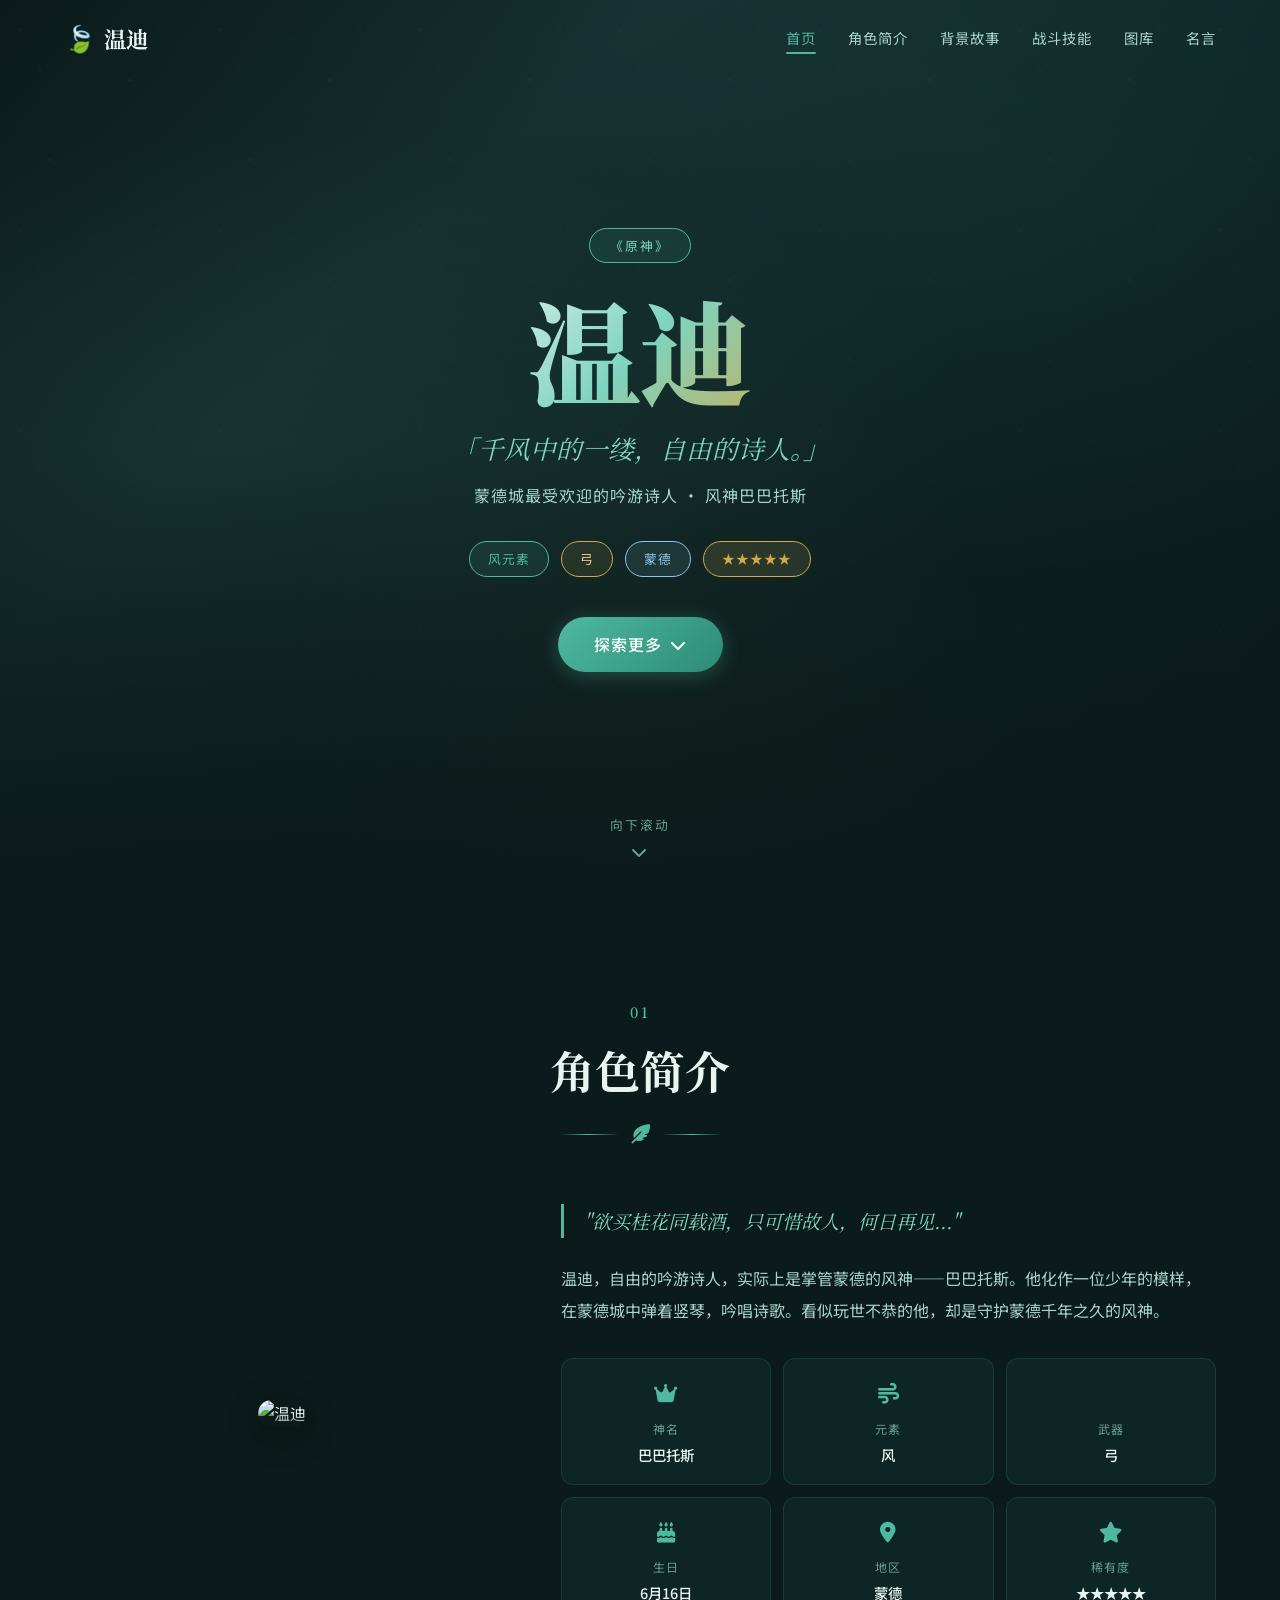
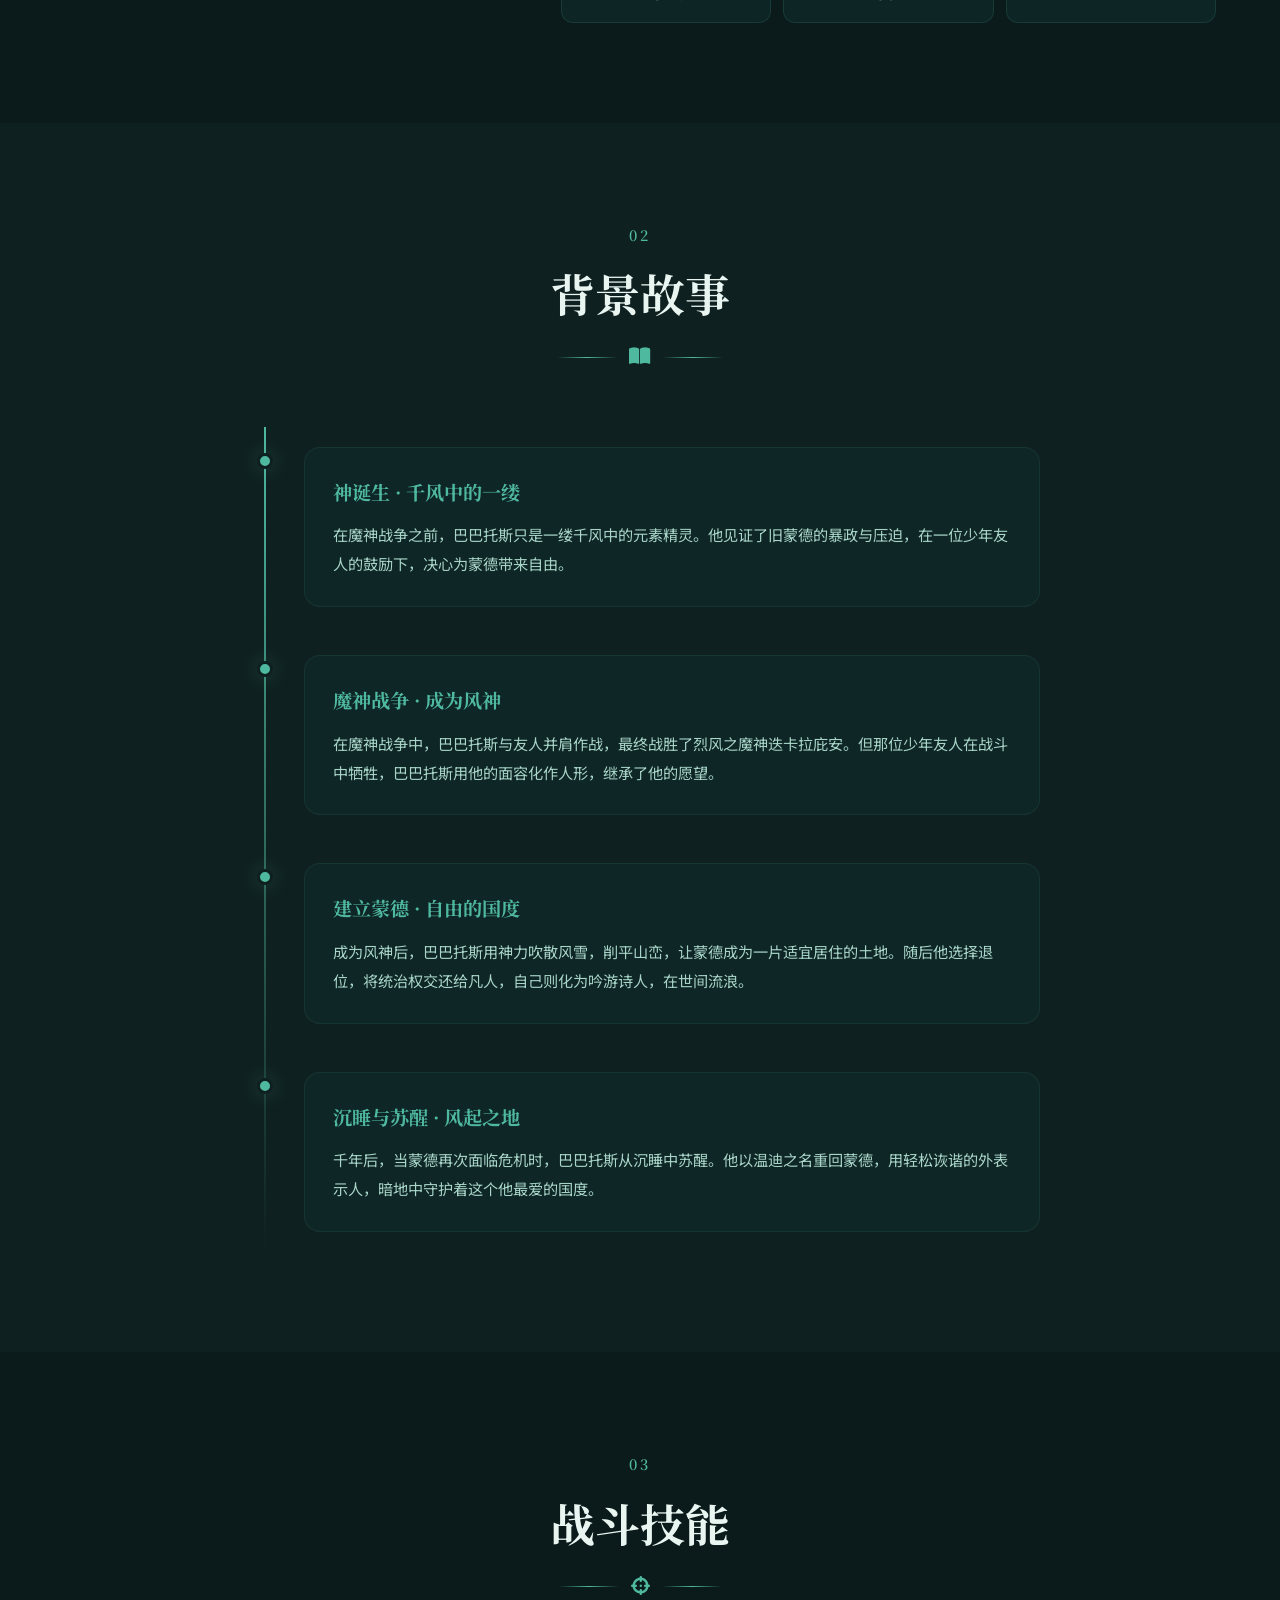
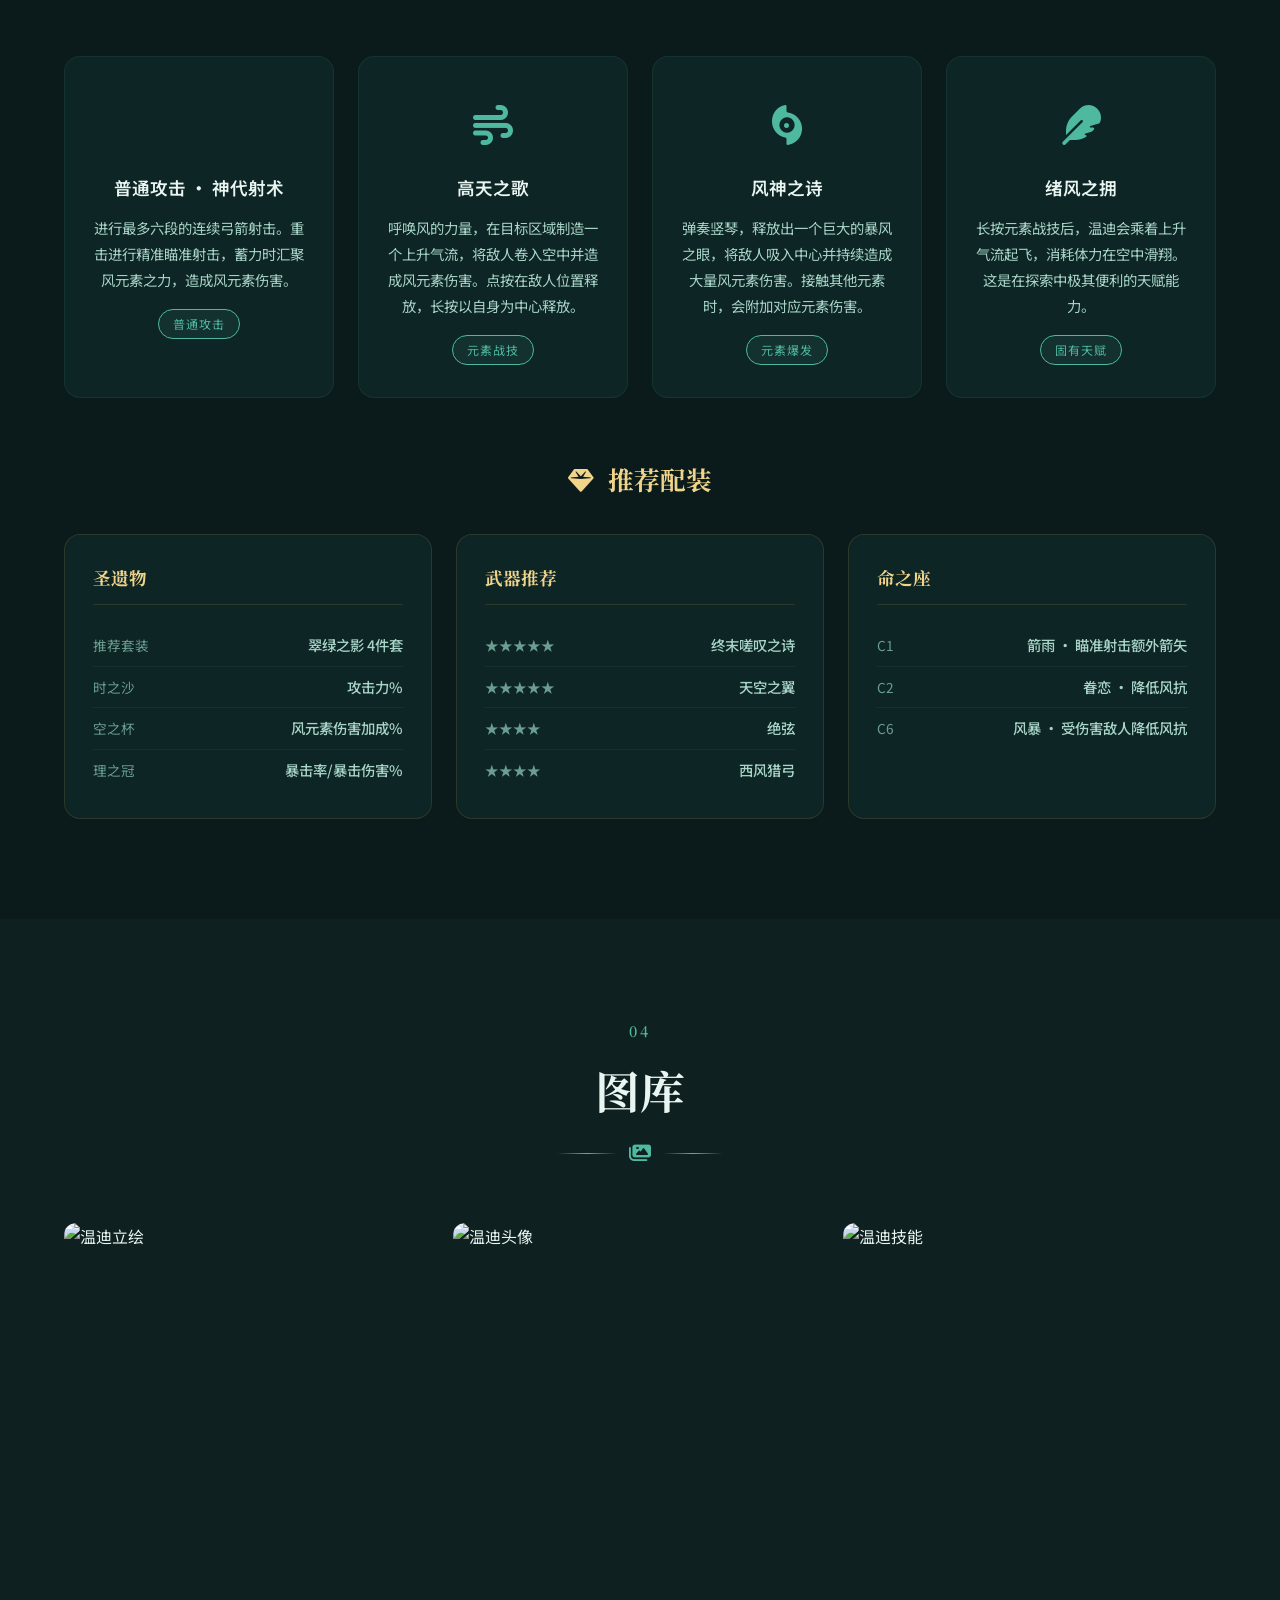
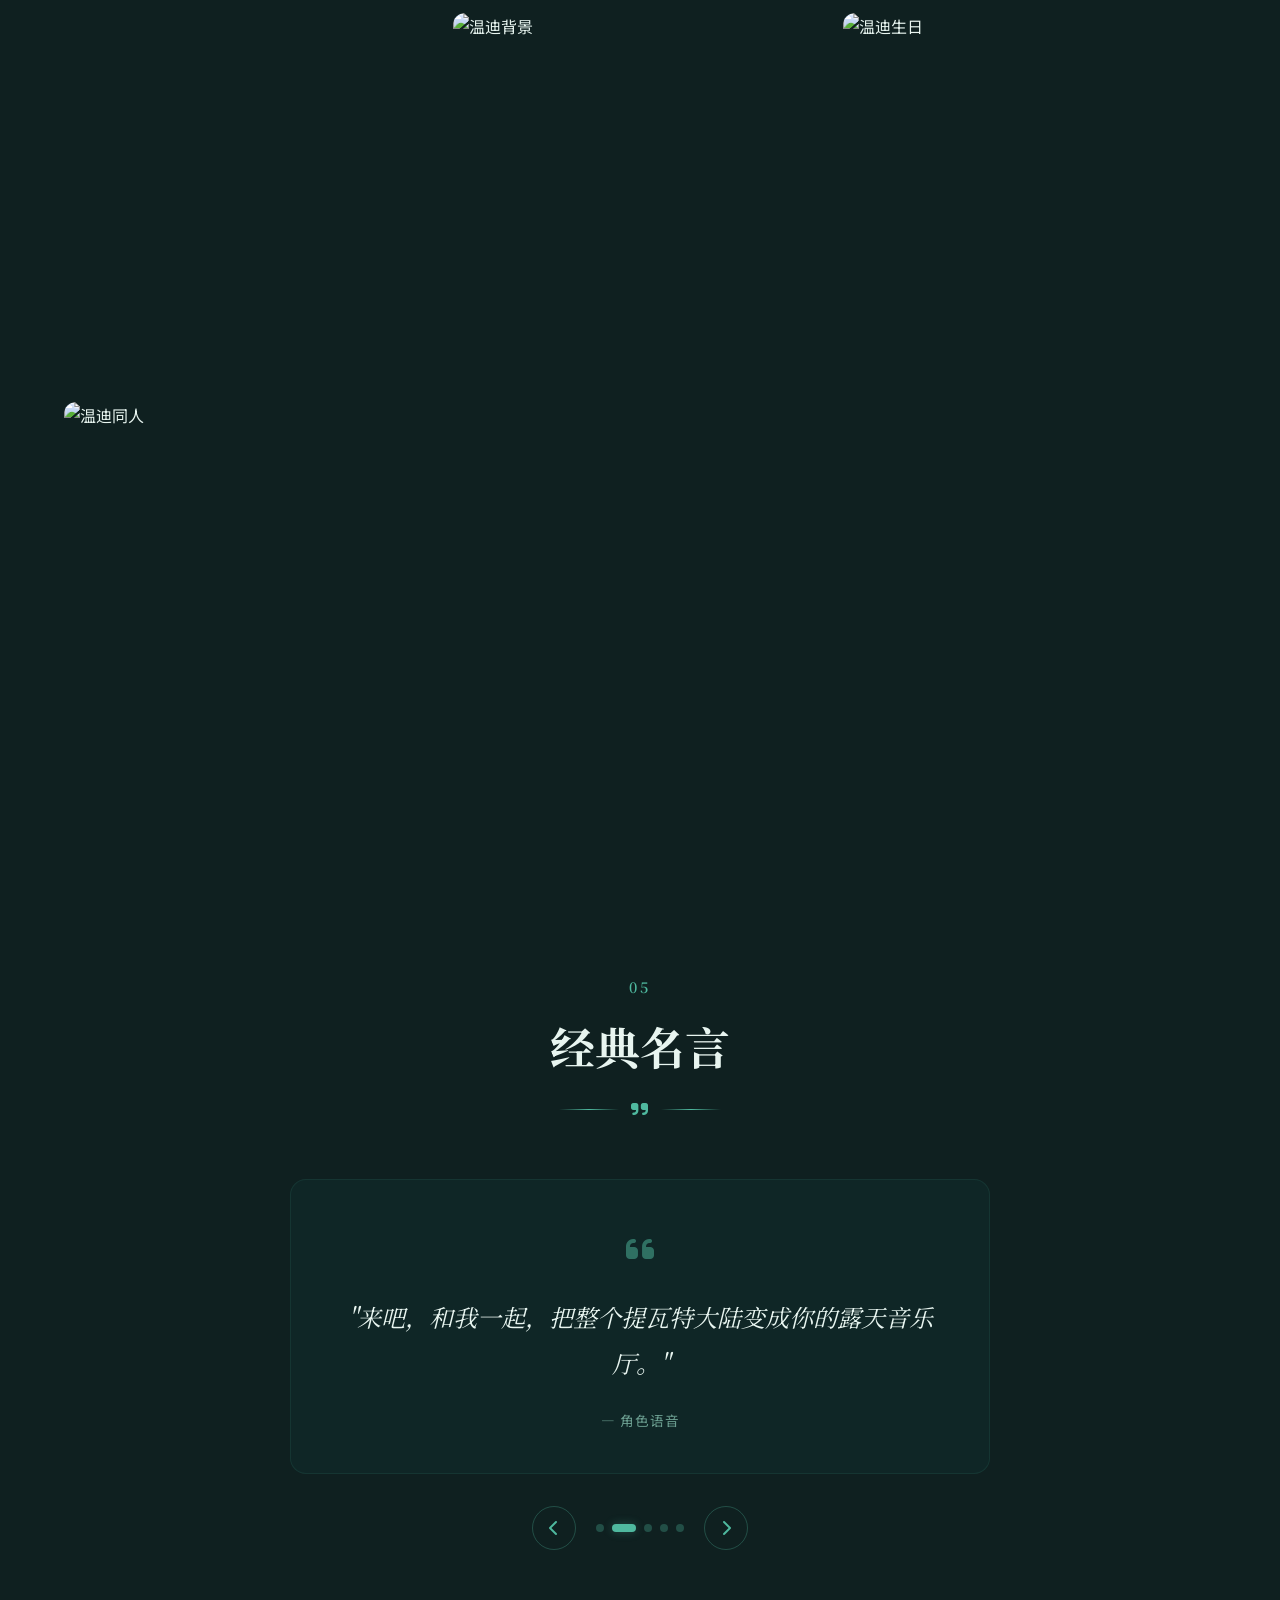
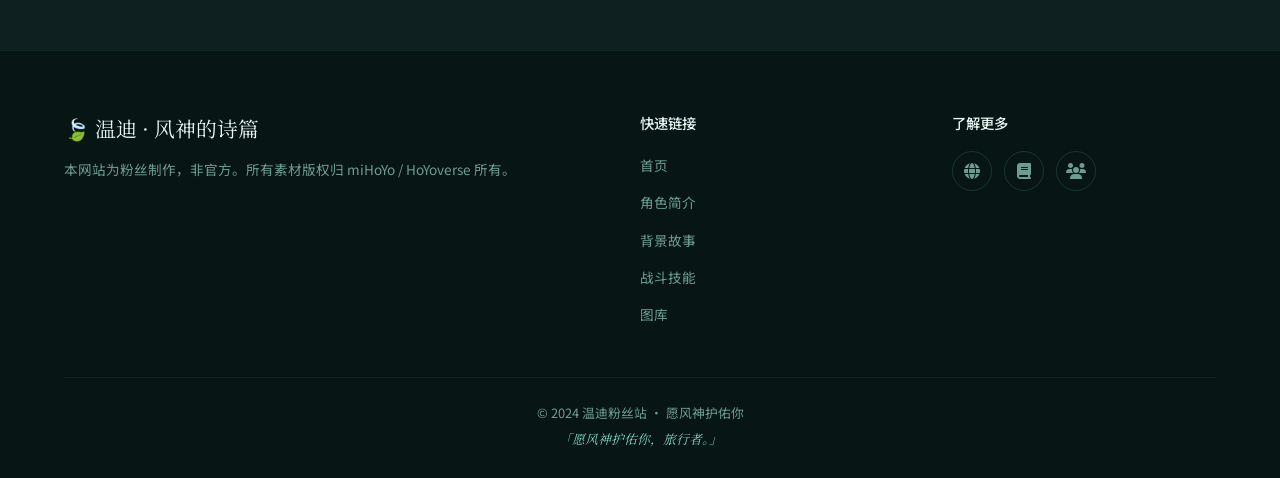
==== index.html @ ca8bd53d "Add files via upload" ====
<!DOCTYPE html>
<html lang="zh-CN">
<head>
    <meta charset="UTF-8">
    <meta name="viewport" content="width=device-width, initial-scale=1.0">
    <title>温迪 · 蒙德的风神 | Genshin Impact</title>
    <link rel="preconnect" href="https://fonts.googleapis.com">
    <link href="https://fonts.googleapis.com/css2?family=Noto+Serif+SC:wght@400;600;700;900&family=Noto+Sans+SC:wght@300;400;500;700&display=swap" rel="stylesheet">
    <link rel="stylesheet" href="https://cdnjs.cloudflare.com/ajax/libs/font-awesome/6.5.0/css/all.min.css">
    <link rel="stylesheet" href="css/style.css">
</head>
<body>
    <!-- 导航栏 -->
    <nav class="navbar" id="navbar">
        <div class="nav-container">
            <a href="#" class="nav-logo">
                <span class="logo-icon">🍃</span>
                <span class="logo-text">温迪</span>
            </a>
            <div class="nav-toggle" id="navToggle">
                <span></span><span></span><span></span>
            </div>
            <ul class="nav-menu" id="navMenu">
                <li><a href="#hero" class="nav-link active">首页</a></li>
                <li><a href="#about" class="nav-link">角色简介</a></li>
                <li><a href="#story" class="nav-link">背景故事</a></li>
                <li><a href="#combat" class="nav-link">战斗技能</a></li>
                <li><a href="#gallery" class="nav-link">图库</a></li>
                <li><a href="#quotes" class="nav-link">名言</a></li>
            </ul>
        </div>
    </nav>

    <!-- Hero 区域 -->
    <section class="hero" id="hero">
        <div class="hero-parallax"></div>
        <div class="hero-overlay"></div>
        <div class="hero-content">
            <div class="hero-badge">《原神》</div>
            <h1 class="hero-title">温迪</h1>
            <p class="hero-subtitle">「千风中的一缕，自由的诗人。」</p>
            <p class="hero-desc">蒙德城最受欢迎的吟游诗人 · 风神巴巴托斯</p>
            <div class="hero-tags">
                <span class="tag tag-anemo">风元素</span>
                <span class="tag tag-weapon">弓</span>
                <span class="tag tag-region">蒙德</span>
                <span class="tag tag-rarity">★★★★★</span>
            </div>
            <a href="#about" class="btn-primary">
                探索更多 <i class="fas fa-chevron-down"></i>
            </a>
        </div>
        <div class="scroll-indicator">
            <span>向下滚动</span>
            <i class="fas fa-chevron-down"></i>
        </div>
    </section>

    <!-- 角色简介 -->
    <section class="section about" id="about">
        <div class="container">
            <div class="section-header">
                <span class="section-number">01</span>
                <h2>角色简介</h2>
                <div class="divider">
                    <i class="fas fa-feather-alt"></i>
                </div>
            </div>
            <div class="about-grid">
                <div class="about-image">
                    <div class="about-image-frame">
                        <img src="https://upload-os-bbs.hoyolab.com/upload/2024/09/27/7e32ad0391bde6ecf751e97bb09866cf_7139039092473260318.png" alt="温迪">
                    </div>
                </div>
                <div class="about-info">
                    <blockquote class="about-quote">
                        "欲买桂花同载酒，只可惜故人，何日再见..."
                    </blockquote>
                    <p class="about-text">
                        温迪，自由的吟游诗人，实际上是掌管蒙德的风神——巴巴托斯。他化作一位少年的模样，在蒙德城中弹着竖琴，吟唱诗歌。看似玩世不恭的他，却是守护蒙德千年之久的风神。
                    </p>
                    <div class="info-cards">
                        <div class="info-card">
                            <div class="info-icon"><i class="fas fa-crown"></i></div>
                            <div class="info-label">神名</div>
                            <div class="info-value">巴巴托斯</div>
                        </div>
                        <div class="info-card">
                            <div class="info-icon"><i class="fas fa-wind"></i></div>
                            <div class="info-label">元素</div>
                            <div class="info-value">风</div>
                        </div>
                        <div class="info-card">
                            <div class="info-icon"><i class="fas fa-bow-arrow"></i></div>
                            <div class="info-label">武器</div>
                            <div class="info-value">弓</div>
                        </div>
                        <div class="info-card">
                            <div class="info-icon"><i class="fas fa-birthday-cake"></i></div>
                            <div class="info-label">生日</div>
                            <div class="info-value">6月16日</div>
                        </div>
                        <div class="info-card">
                            <div class="info-icon"><i class="fas fa-map-marker-alt"></i></div>
                            <div class="info-label">地区</div>
                            <div class="info-value">蒙德</div>
                        </div>
                        <div class="info-card">
                            <div class="info-icon"><i class="fas fa-star"></i></div>
                            <div class="info-label">稀有度</div>
                            <div class="info-value">★★★★★</div>
                        </div>
                    </div>
                </div>
            </div>
        </div>
    </section>

    <!-- 背景故事 -->
    <section class="section story" id="story">
        <div class="container">
            <div class="section-header">
                <span class="section-number">02</span>
                <h2>背景故事</h2>
                <div class="divider">
                    <i class="fas fa-book-open"></i>
                </div>
            </div>
            <div class="timeline">
                <div class="timeline-item">
                    <div class="timeline-dot"></div>
                    <div class="timeline-content">
                        <h3>神诞生 · 千风中的一缕</h3>
                        <p>在魔神战争之前，巴巴托斯只是一缕千风中的元素精灵。他见证了旧蒙德的暴政与压迫，在一位少年友人的鼓励下，决心为蒙德带来自由。</p>
                    </div>
                </div>
                <div class="timeline-item">
                    <div class="timeline-dot"></div>
                    <div class="timeline-content">
                        <h3>魔神战争 · 成为风神</h3>
                        <p>在魔神战争中，巴巴托斯与友人并肩作战，最终战胜了烈风之魔神迭卡拉庇安。但那位少年友人在战斗中牺牲，巴巴托斯用他的面容化作人形，继承了他的愿望。</p>
                    </div>
                </div>
                <div class="timeline-item">
                    <div class="timeline-dot"></div>
                    <div class="timeline-content">
                        <h3>建立蒙德 · 自由的国度</h3>
                        <p>成为风神后，巴巴托斯用神力吹散风雪，削平山峦，让蒙德成为一片适宜居住的土地。随后他选择退位，将统治权交还给凡人，自己则化为吟游诗人，在世间流浪。</p>
                    </div>
                </div>
                <div class="timeline-item">
                    <div class="timeline-dot"></div>
                    <div class="timeline-content">
                        <h3>沉睡与苏醒 · 风起之地</h3>
                        <p>千年后，当蒙德再次面临危机时，巴巴托斯从沉睡中苏醒。他以温迪之名重回蒙德，用轻松诙谐的外表示人，暗地中守护着这个他最爱的国度。</p>
                    </div>
                </div>
            </div>
        </div>
    </section>

    <!-- 战斗技能 -->
    <section class="section combat" id="combat">
        <div class="container">
            <div class="section-header">
                <span class="section-number">03</span>
                <h2>战斗技能</h2>
                <div class="divider">
                    <i class="fas fa-crosshairs"></i>
                </div>
            </div>
            <div class="combat-grid">
                <div class="combat-card">
                    <div class="combat-icon">
                        <i class="fas fa-bow-arrow"></i>
                    </div>
                    <h3>普通攻击 · 神代射术</h3>
                    <p>进行最多六段的连续弓箭射击。重击进行精准瞄准射击，蓄力时汇聚风元素之力，造成风元素伤害。</p>
                    <div class="combat-type">普通攻击</div>
                </div>
                <div class="combat-card">
                    <div class="combat-icon">
                        <i class="fas fa-wind"></i>
                    </div>
                    <h3>高天之歌</h3>
                    <p>呼唤风的力量，在目标区域制造一个上升气流，将敌人卷入空中并造成风元素伤害。点按在敌人位置释放，长按以自身为中心释放。</p>
                    <div class="combat-type">元素战技</div>
                </div>
                <div class="combat-card">
                    <div class="combat-icon">
                        <i class="fas fa-hurricane"></i>
                    </div>
                    <h3>风神之诗</h3>
                    <p>弹奏竖琴，释放出一个巨大的暴风之眼，将敌人吸入中心并持续造成大量风元素伤害。接触其他元素时，会附加对应元素伤害。</p>
                    <div class="combat-type">元素爆发</div>
                </div>
                <div class="combat-card">
                    <div class="combat-icon">
                        <i class="fas fa-feather"></i>
                    </div>
                    <h3>绪风之拥</h3>
                    <p>长按元素战技后，温迪会乘着上升气流起飞，消耗体力在空中滑翔。这是在探索中极其便利的天赋能力。</p>
                    <div class="combat-type">固有天赋</div>
                </div>
            </div>

            <!-- 推荐配装 -->
            <div class="build-section">
                <h3 class="build-title"><i class="fas fa-gem"></i> 推荐配装</h3>
                <div class="build-grid">
                    <div class="build-card">
                        <h4>圣遗物</h4>
                        <div class="build-item">
                            <span class="build-label">推荐套装</span>
                            <span class="build-value">翠绿之影 4件套</span>
                        </div>
                        <div class="build-item">
                            <span class="build-label">时之沙</span>
                            <span class="build-value">攻击力%</span>
                        </div>
                        <div class="build-item">
                            <span class="build-label">空之杯</span>
                            <span class="build-value">风元素伤害加成%</span>
                        </div>
                        <div class="build-item">
                            <span class="build-label">理之冠</span>
                            <span class="build-value">暴击率/暴击伤害%</span>
                        </div>
                    </div>
                    <div class="build-card">
                        <h4>武器推荐</h4>
                        <div class="build-item">
                            <span class="build-label">★★★★★</span>
                            <span class="build-value">终末嗟叹之诗</span>
                        </div>
                        <div class="build-item">
                            <span class="build-label">★★★★★</span>
                            <span class="build-value">天空之翼</span>
                        </div>
                        <div class="build-item">
                            <span class="build-label">★★★★</span>
                            <span class="build-value">绝弦</span>
                        </div>
                        <div class="build-item">
                            <span class="build-label">★★★★</span>
                            <span class="build-value">西风猎弓</span>
                        </div>
                    </div>
                    <div class="build-card">
                        <h4>命之座</h4>
                        <div class="build-item">
                            <span class="build-label">C1</span>
                            <span class="build-value">箭雨 · 瞄准射击额外箭矢</span>
                        </div>
                        <div class="build-item">
                            <span class="build-label">C2</span>
                            <span class="build-value">眷恋 · 降低风抗</span>
                        </div>
                        <div class="build-item">
                            <span class="build-label">C6</span>
                            <span class="build-value">风暴 · 受伤害敌人降低风抗</span>
                        </div>
                    </div>
                </div>
            </div>
        </div>
    </section>

    <!-- 图库 -->
    <section class="section gallery" id="gallery">
        <div class="container">
            <div class="section-header">
                <span class="section-number">04</span>
                <h2>图库</h2>
                <div class="divider">
                    <i class="fas fa-images"></i>
                </div>
            </div>
            <div class="gallery-grid">
                <div class="gallery-item">
                    <img src="https://upload-os-bbs.hoyolab.com/upload/2024/09/27/7e32ad0391bde6ecf751e97bb09866cf_7139039092473260318.png" alt="温迪立绘">
                    <div class="gallery-overlay">
                        <span>官方立绘</span>
                    </div>
                </div>
                <div class="gallery-item">
                    <img src="https://upload-os-bbs.hoyolab.com/upload/2024/09/27/189e54d2a8c3e88b943f941a564184c5_6834959028272252373.png" alt="温迪头像">
                    <div class="gallery-overlay">
                        <span>角色头像</span>
                    </div>
                </div>
                <div class="gallery-item">
                    <img src="https://upload-os-bbs.hoyolab.com/upload/2024/09/27/f806c868c3abff1aecfd9bf05a3d05b2_2036425293578914310.png" alt="温迪技能">
                    <div class="gallery-overlay">
                        <span>技能展示</span>
                    </div>
                </div>
                <div class="gallery-item">
                    <img src="https://upload-os-bbs.hoyolab.com/upload/2024/09/27/48c725e269d31c6cb31004a5af1865a5_8601528381781136288.png" alt="温迪背景">
                    <div class="gallery-overlay">
                        <span>官方壁纸</span>
                    </div>
                </div>
                <div class="gallery-item">
                    <img src="https://upload-os-bbs.hoyolab.com/upload/2024/09/27/b5553231e1d711da9cc3deccc7de667c_5951708206086553051.png" alt="温迪生日">
                    <div class="gallery-overlay">
                        <span>生日贺图</span>
                    </div>
                </div>
                <div class="gallery-item">
                    <img src="https://upload-os-bbs.hoyolab.com/upload/2024/09/27/37e3d7b12a3e2e9c9c6bdcd1ab1fad94_4812732705115496600.png" alt="温迪同人">
                    <div class="gallery-overlay">
                        <span>精美壁纸</span>
                    </div>
                </div>
            </div>
        </div>
    </section>

    <!-- 名言 -->
    <section class="section quotes" id="quotes">
        <div class="container">
            <div class="section-header">
                <span class="section-number">05</span>
                <h2>经典名言</h2>
                <div class="divider">
                    <i class="fas fa-quote-right"></i>
                </div>
            </div>
            <div class="quotes-slider" id="quotesSlider">
                <div class="quote-card active">
                    <div class="quote-icon"><i class="fas fa-quote-left"></i></div>
                    <p class="quote-text">"欲买桂花同载酒，只可惜故人，何日再见..."</p>
                    <span class="quote-context">— 关于故人</span>
                </div>
                <div class="quote-card">
                    <div class="quote-icon"><i class="fas fa-quote-left"></i></div>
                    <p class="quote-text">"来吧，和我一起，把整个提瓦特大陆变成你的露天音乐厅。"</p>
                    <span class="quote-context">— 角色语音</span>
                </div>
                <div class="quote-card">
                    <div class="quote-icon"><i class="fas fa-quote-left"></i></div>
                    <p class="quote-text">"既然不是特别赶时间的话，要不要来听我唱首歌？"</p>
                    <span class="quote-context">— 初次见面</span>
                </div>
                <div class="quote-card">
                    <div class="quote-icon"><i class="fas fa-quote-left"></i></div>
                    <p class="quote-text">"风带来故事的种子，时间使之发芽。"</p>
                    <span class="quote-context">— 温迪名言</span>
                </div>
                <div class="quote-card">
                    <div class="quote-icon"><i class="fas fa-quote-left"></i></div>
                    <p class="quote-text">"我是温迪，蒙德城最受欢迎的吟游诗人！当然啦，也是这座 Freedom 之城里最好的诗人。"</p>
                    <span class="quote-context">— 自我介绍</span>
                </div>
            </div>
            <div class="quotes-controls">
                <button class="quote-btn" id="quotePrev"><i class="fas fa-chevron-left"></i></button>
                <div class="quote-dots" id="quoteDots"></div>
                <button class="quote-btn" id="quoteNext"><i class="fas fa-chevron-right"></i></button>
            </div>
        </div>
    </section>

    <!-- 页脚 -->
    <footer class="footer">
        <div class="container">
            <div class="footer-content">
                <div class="footer-brand">
                    <span class="footer-logo">🍃 温迪 · 风神的诗篇</span>
                    <p>本网站为粉丝制作，非官方。所有素材版权归 miHoYo / HoYoverse 所有。</p>
                </div>
                <div class="footer-links">
                    <h4>快速链接</h4>
                    <ul>
                        <li><a href="#hero">首页</a></li>
                        <li><a href="#about">角色简介</a></li>
                        <li><a href="#story">背景故事</a></li>
                        <li><a href="#combat">战斗技能</a></li>
                        <li><a href="#gallery">图库</a></li>
                    </ul>
                </div>
                <div class="footer-social">
                    <h4>了解更多</h4>
                    <div class="social-icons">
                        <a href="https://genshin.hoyoverse.com/" target="_blank" title="原神官网"><i class="fas fa-globe"></i></a>
                        <a href="https://wiki.biligame.com/ys/" target="_blank" title="原神Wiki"><i class="fas fa-book"></i></a>
                        <a href="https://www.hoyolab.com/" target="_blank" title="HoYoLab"><i class="fas fa-users"></i></a>
                    </div>
                </div>
            </div>
            <div class="footer-bottom">
                <p>&copy; 2024 温迪粉丝站 · 愿风神护佑你</p>
                <p class="footer-blessing">「愿风神护佑你，旅行者。」</p>
            </div>
        </div>
    </footer>

    <!-- 回到顶部 -->
    <button class="back-to-top" id="backToTop">
        <i class="fas fa-chevron-up"></i>
    </button>

    <script src="js/main.js"></script>
</body>
</html>
---- css/style.css ----
/* ============================================
   温迪 · 风神的诗篇 — 主样式表
   ============================================ */

/* CSS 变量 */
:root {
    --anemo-green: #4FB99F;
    --anemo-dark: #2D8B75;
    --anemo-light: #7ED4C0;
    --anemo-glow: rgba(79, 185, 159, 0.3);
    --gold: #D4A84B;
    --gold-light: #F0D48A;
    --bg-dark: #0B1A1A;
    --bg-section: #0F2020;
    --bg-card: rgba(15, 40, 40, 0.8);
    --text-primary: #E8F5F0;
    --text-secondary: #A8D5C8;
    --text-muted: #6B9E90;
    --font-serif: 'Noto Serif SC', serif;
    --font-sans: 'Noto Sans SC', sans-serif;
    --transition: all 0.4s cubic-bezier(0.25, 0.46, 0.45, 0.94);
    --shadow: 0 8px 32px rgba(0, 0, 0, 0.3);
    --radius: 16px;
}

/* 基础重置 */
*, *::before, *::after {
    margin: 0;
    padding: 0;
    box-sizing: border-box;
}

html {
    scroll-behavior: smooth;
    scroll-padding-top: 70px;
}

body {
    font-family: var(--font-sans);
    background: var(--bg-dark);
    color: var(--text-primary);
    line-height: 1.7;
    overflow-x: hidden;
    -webkit-font-smoothing: antialiased;
}

a {
    text-decoration: none;
    color: inherit;
}

ul {
    list-style: none;
}

img {
    max-width: 100%;
    height: auto;
    display: block;
}

.container {
    max-width: 1200px;
    margin: 0 auto;
    padding: 0 24px;
}

/* ============================================
   导航栏
   ============================================ */

.navbar {
    position: fixed;
    top: 0;
    left: 0;
    right: 0;
    z-index: 1000;
    padding: 16px 0;
    transition: var(--transition);
    background: transparent;
}

.navbar.scrolled {
    background: rgba(11, 26, 26, 0.92);
    backdrop-filter: blur(20px);
    -webkit-backdrop-filter: blur(20px);
    padding: 10px 0;
    border-bottom: 1px solid rgba(79, 185, 159, 0.1);
}

.nav-container {
    max-width: 1200px;
    margin: 0 auto;
    padding: 0 24px;
    display: flex;
    justify-content: space-between;
    align-items: center;
}

.nav-logo {
    display: flex;
    align-items: center;
    gap: 8px;
    font-family: var(--font-serif);
    font-size: 1.4rem;
    font-weight: 700;
    color: var(--text-primary);
}

.logo-icon {
    font-size: 1.6rem;
}

.nav-menu {
    display: flex;
    gap: 32px;
}

.nav-link {
    font-size: 0.9rem;
    color: var(--text-secondary);
    transition: var(--transition);
    position: relative;
    padding: 4px 0;
    letter-spacing: 1px;
}

.nav-link::after {
    content: '';
    position: absolute;
    bottom: -2px;
    left: 0;
    width: 0;
    height: 2px;
    background: var(--anemo-green);
    transition: var(--transition);
    border-radius: 2px;
}

.nav-link:hover,
.nav-link.active {
    color: var(--anemo-green);
}

.nav-link:hover::after,
.nav-link.active::after {
    width: 100%;
}

.nav-toggle {
    display: none;
    flex-direction: column;
    gap: 5px;
    cursor: pointer;
    padding: 4px;
}

.nav-toggle span {
    display: block;
    width: 24px;
    height: 2px;
    background: var(--text-primary);
    transition: var(--transition);
    border-radius: 2px;
}

.nav-toggle.active span:nth-child(1) {
    transform: rotate(45deg) translate(5px, 5px);
}

.nav-toggle.active span:nth-child(2) {
    opacity: 0;
}

.nav-toggle.active span:nth-child(3) {
    transform: rotate(-45deg) translate(5px, -5px);
}

/* ============================================
   Hero 区域
   ============================================ */

.hero {
    position: relative;
    min-height: 100vh;
    display: flex;
    align-items: center;
    justify-content: center;
    overflow: hidden;
}

.hero-parallax {
    position: absolute;
    inset: 0;
    background: linear-gradient(135deg, #0B1A1A 0%, #1A3A3A 30%, #0D2B2B 60%, #0B1A1A 100%);
    z-index: 0;
}

.hero-parallax::before {
    content: '';
    position: absolute;
    inset: 0;
    background:
        radial-gradient(ellipse at 20% 50%, rgba(79, 185, 159, 0.15) 0%, transparent 50%),
        radial-gradient(ellipse at 80% 20%, rgba(79, 185, 159, 0.1) 0%, transparent 40%),
        radial-gradient(ellipse at 50% 80%, rgba(212, 168, 75, 0.08) 0%, transparent 40%);
    animation: bgPulse 8s ease-in-out infinite alternate;
}

@keyframes bgPulse {
    0% { opacity: 0.6; }
    100% { opacity: 1; }
}

.hero-parallax::after {
    content: '';
    position: absolute;
    inset: 0;
    background-image:
        radial-gradient(2px 2px at 20px 30px, rgba(79, 185, 159, 0.3), transparent),
        radial-gradient(2px 2px at 40px 70px, rgba(79, 185, 159, 0.2), transparent),
        radial-gradient(2px 2px at 50px 160px, rgba(79, 185, 159, 0.3), transparent),
        radial-gradient(2px 2px at 90px 40px, rgba(79, 185, 159, 0.2), transparent),
        radial-gradient(2px 2px at 130px 80px, rgba(79, 185, 159, 0.3), transparent),
        radial-gradient(2px 2px at 160px 30px, rgba(79, 185, 159, 0.2), transparent);
    background-size: 200px 200px;
    animation: starsFloat 20s linear infinite;
    opacity: 0.5;
}

@keyframes starsFloat {
    0% { transform: translateY(0); }
    100% { transform: translateY(-200px); }
}

.hero-overlay {
    position: absolute;
    inset: 0;
    background: linear-gradient(180deg,
        rgba(11, 26, 26, 0.3) 0%,
        rgba(11, 26, 26, 0.5) 50%,
        var(--bg-dark) 100%
    );
    z-index: 1;
}

.hero-content {
    position: relative;
    z-index: 2;
    text-align: center;
    max-width: 800px;
    padding: 0 24px;
    animation: fadeInUp 1s ease-out;
}

@keyframes fadeInUp {
    from {
        opacity: 0;
        transform: translateY(40px);
    }
    to {
        opacity: 1;
        transform: translateY(0);
    }
}

.hero-badge {
    display: inline-block;
    padding: 6px 20px;
    border: 1px solid var(--anemo-green);
    border-radius: 50px;
    font-size: 0.8rem;
    letter-spacing: 2px;
    color: var(--anemo-light);
    margin-bottom: 24px;
    backdrop-filter: blur(10px);
    background: rgba(79, 185, 159, 0.1);
}

.hero-title {
    font-family: var(--font-serif);
    font-size: clamp(3.5rem, 10vw, 7rem);
    font-weight: 900;
    background: linear-gradient(135deg, #E8F5F0 0%, #7ED4C0 50%, #D4A84B 100%);
    -webkit-background-clip: text;
    -webkit-text-fill-color: transparent;
    background-clip: text;
    margin-bottom: 16px;
    line-height: 1.1;
    text-shadow: none;
}

.hero-subtitle {
    font-family: var(--font-serif);
    font-size: clamp(1.1rem, 2.5vw, 1.6rem);
    color: var(--anemo-light);
    margin-bottom: 12px;
    font-weight: 400;
    font-style: italic;
}

.hero-desc {
    font-size: 1rem;
    color: var(--text-secondary);
    margin-bottom: 32px;
    letter-spacing: 1px;
}

.hero-tags {
    display: flex;
    justify-content: center;
    gap: 12px;
    flex-wrap: wrap;
    margin-bottom: 40px;
}

.tag {
    padding: 6px 18px;
    border-radius: 50px;
    font-size: 0.8rem;
    letter-spacing: 1px;
    border: 1px solid;
    transition: var(--transition);
}

.tag-anemo {
    border-color: var(--anemo-green);
    color: var(--anemo-green);
    background: rgba(79, 185, 159, 0.1);
}

.tag-weapon {
    border-color: var(--gold);
    color: var(--gold-light);
    background: rgba(212, 168, 75, 0.1);
}

.tag-region {
    border-color: #8EC8E8;
    color: #8EC8E8;
    background: rgba(142, 200, 232, 0.1);
}

.tag-rarity {
    border-color: var(--gold);
    color: var(--gold);
    background: linear-gradient(135deg, rgba(212, 168, 75, 0.15), rgba(240, 212, 138, 0.1));
}

.tag:hover {
    transform: translateY(-2px);
    box-shadow: 0 4px 15px rgba(79, 185, 159, 0.2);
}

.btn-primary {
    display: inline-flex;
    align-items: center;
    gap: 8px;
    padding: 14px 36px;
    background: linear-gradient(135deg, var(--anemo-green), var(--anemo-dark));
    color: #fff;
    border-radius: 50px;
    font-size: 1rem;
    font-weight: 500;
    transition: var(--transition);
    border: none;
    cursor: pointer;
    letter-spacing: 1px;
    box-shadow: 0 4px 20px rgba(79, 185, 159, 0.3);
}

.btn-primary:hover {
    transform: translateY(-3px);
    box-shadow: 0 8px 30px rgba(79, 185, 159, 0.4);
}

.scroll-indicator {
    position: absolute;
    bottom: 40px;
    left: 50%;
    transform: translateX(-50%);
    z-index: 2;
    display: flex;
    flex-direction: column;
    align-items: center;
    gap: 8px;
    color: var(--text-muted);
    font-size: 0.8rem;
    animation: bounce 2s infinite;
    letter-spacing: 2px;
}

.scroll-indicator i {
    font-size: 1rem;
}

@keyframes bounce {
    0%, 20%, 50%, 80%, 100% { transform: translateX(-50%) translateY(0); }
    40% { transform: translateX(-50%) translateY(10px); }
    60% { transform: translateX(-50%) translateY(5px); }
}

/* ============================================
   通用段落
   ============================================ */

.section {
    padding: 100px 0;
    position: relative;
}

.section:nth-child(even) {
    background: var(--bg-section);
}

.section-header {
    text-align: center;
    margin-bottom: 60px;
}

.section-number {
    font-family: var(--font-serif);
    font-size: 0.9rem;
    color: var(--anemo-green);
    letter-spacing: 3px;
    display: block;
    margin-bottom: 8px;
    font-weight: 600;
}

.section-header h2 {
    font-family: var(--font-serif);
    font-size: clamp(2rem, 4vw, 2.8rem);
    font-weight: 700;
    color: var(--text-primary);
    margin-bottom: 16px;
}

.divider {
    display: flex;
    align-items: center;
    justify-content: center;
    gap: 12px;
    color: var(--anemo-green);
    font-size: 1.2rem;
}

.divider::before,
.divider::after {
    content: '';
    width: 60px;
    height: 1px;
    background: linear-gradient(90deg, transparent, var(--anemo-green), transparent);
}

/* ============================================
   角色简介
   ============================================ */

.about-grid {
    display: grid;
    grid-template-columns: 1fr 1.5fr;
    gap: 60px;
    align-items: center;
}

.about-image {
    display: flex;
    justify-content: center;
}

.about-image-frame {
    position: relative;
    max-width: 400px;
    border-radius: var(--radius);
    overflow: hidden;
    box-shadow: var(--shadow);
}

.about-image-frame::before {
    content: '';
    position: absolute;
    inset: 0;
    border-radius: var(--radius);
    background: linear-gradient(180deg, transparent 50%, rgba(11, 26, 26, 0.6) 100%);
    z-index: 1;
}

.about-image-frame img {
    transition: transform 0.6s ease;
}

.about-image-frame:hover img {
    transform: scale(1.05);
}

.about-quote {
    font-family: var(--font-serif);
    font-size: 1.2rem;
    color: var(--anemo-light);
    font-style: italic;
    border-left: 3px solid var(--anemo-green);
    padding-left: 20px;
    margin-bottom: 24px;
    line-height: 1.8;
}

.about-text {
    color: var(--text-secondary);
    font-size: 1rem;
    margin-bottom: 32px;
    line-height: 2;
}

.info-cards {
    display: grid;
    grid-template-columns: repeat(3, 1fr);
    gap: 12px;
}

.info-card {
    background: var(--bg-card);
    border: 1px solid rgba(79, 185, 159, 0.15);
    border-radius: 12px;
    padding: 16px;
    text-align: center;
    transition: var(--transition);
    backdrop-filter: blur(10px);
}

.info-card:hover {
    transform: translateY(-4px);
    border-color: var(--anemo-green);
    box-shadow: 0 8px 25px rgba(79, 185, 159, 0.15);
}

.info-icon {
    font-size: 1.3rem;
    color: var(--anemo-green);
    margin-bottom: 8px;
}

.info-label {
    font-size: 0.75rem;
    color: var(--text-muted);
    letter-spacing: 1px;
    margin-bottom: 4px;
}

.info-value {
    font-size: 0.9rem;
    color: var(--text-primary);
    font-weight: 500;
}

/* ============================================
   背景故事
   ============================================ */

.story {
    background: var(--bg-section);
}

.timeline {
    position: relative;
    max-width: 800px;
    margin: 0 auto;
    padding: 20px 0;
}

.timeline::before {
    content: '';
    position: absolute;
    left: 24px;
    top: 0;
    bottom: 0;
    width: 2px;
    background: linear-gradient(180deg, var(--anemo-green), transparent);
}

.timeline-item {
    position: relative;
    padding-left: 64px;
    margin-bottom: 48px;
    opacity: 0;
    transform: translateX(-20px);
    transition: all 0.6s ease;
}

.timeline-item.visible {
    opacity: 1;
    transform: translateX(0);
}

.timeline-item:last-child {
    margin-bottom: 0;
}

.timeline-dot {
    position: absolute;
    left: 17px;
    top: 6px;
    width: 16px;
    height: 16px;
    border-radius: 50%;
    background: var(--anemo-green);
    border: 3px solid var(--bg-section);
    box-shadow: 0 0 20px var(--anemo-glow);
}

.timeline-content {
    background: var(--bg-card);
    border: 1px solid rgba(79, 185, 159, 0.1);
    border-radius: var(--radius);
    padding: 28px;
    transition: var(--transition);
}

.timeline-content:hover {
    border-color: var(--anemo-green);
    transform: translateX(4px);
    box-shadow: 0 8px 25px rgba(79, 185, 159, 0.1);
}

.timeline-content h3 {
    font-family: var(--font-serif);
    font-size: 1.2rem;
    color: var(--anemo-green);
    margin-bottom: 12px;
}

.timeline-content p {
    color: var(--text-secondary);
    font-size: 0.95rem;
    line-height: 1.9;
}

/* ============================================
   战斗技能
   ============================================ */

.combat-grid {
    display: grid;
    grid-template-columns: repeat(auto-fit, minmax(250px, 1fr));
    gap: 24px;
    margin-bottom: 60px;
}

.combat-card {
    background: var(--bg-card);
    border: 1px solid rgba(79, 185, 159, 0.1);
    border-radius: var(--radius);
    padding: 32px 24px;
    text-align: center;
    transition: var(--transition);
    position: relative;
    overflow: hidden;
}

.combat-card::before {
    content: '';
    position: absolute;
    top: 0;
    left: 0;
    right: 0;
    height: 3px;
    background: linear-gradient(90deg, transparent, var(--anemo-green), transparent);
    transform: scaleX(0);
    transition: var(--transition);
}

.combat-card:hover {
    transform: translateY(-8px);
    border-color: var(--anemo-green);
    box-shadow: 0 12px 35px rgba(79, 185, 159, 0.15);
}

.combat-card:hover::before {
    transform: scaleX(1);
}

.combat-icon {
    font-size: 2.5rem;
    color: var(--anemo-green);
    margin-bottom: 16px;
}

.combat-card h3 {
    font-size: 1.1rem;
    color: var(--text-primary);
    margin-bottom: 12px;
    font-weight: 600;
}

.combat-card p {
    color: var(--text-secondary);
    font-size: 0.9rem;
    line-height: 1.8;
    margin-bottom: 16px;
}

.combat-type {
    display: inline-block;
    padding: 4px 14px;
    border-radius: 50px;
    font-size: 0.75rem;
    border: 1px solid var(--anemo-green);
    color: var(--anemo-green);
    background: rgba(79, 185, 159, 0.08);
    letter-spacing: 1px;
}

/* 推荐配装 */
.build-section {
    margin-top: 20px;
}

.build-title {
    text-align: center;
    font-family: var(--font-serif);
    font-size: 1.6rem;
    color: var(--gold-light);
    margin-bottom: 32px;
}

.build-title i {
    margin-right: 8px;
}

.build-grid {
    display: grid;
    grid-template-columns: repeat(auto-fit, minmax(280px, 1fr));
    gap: 24px;
}

.build-card {
    background: var(--bg-card);
    border: 1px solid rgba(212, 168, 75, 0.15);
    border-radius: var(--radius);
    padding: 28px;
    transition: var(--transition);
}

.build-card:hover {
    border-color: rgba(212, 168, 75, 0.3);
    transform: translateY(-4px);
    box-shadow: 0 8px 25px rgba(212, 168, 75, 0.1);
}

.build-card h4 {
    font-family: var(--font-serif);
    font-size: 1.1rem;
    color: var(--gold-light);
    margin-bottom: 20px;
    padding-bottom: 12px;
    border-bottom: 1px solid rgba(212, 168, 75, 0.15);
}

.build-item {
    display: flex;
    justify-content: space-between;
    align-items: center;
    padding: 8px 0;
    border-bottom: 1px solid rgba(255, 255, 255, 0.05);
}

.build-item:last-child {
    border-bottom: none;
}

.build-label {
    color: var(--text-muted);
    font-size: 0.85rem;
}

.build-value {
    color: var(--text-secondary);
    font-size: 0.9rem;
    font-weight: 500;
}

/* ============================================
   图库
   ============================================ */

.gallery-grid {
    display: grid;
    grid-template-columns: repeat(3, 1fr);
    gap: 16px;
}

.gallery-item {
    position: relative;
    border-radius: 12px;
    overflow: hidden;
    cursor: pointer;
    aspect-ratio: 1;
}

.gallery-item:nth-child(1) { grid-row: span 2; grid-column: span 1; aspect-ratio: auto; }
.gallery-item:nth-child(4) { grid-row: span 2; grid-column: span 1; aspect-ratio: auto; }

.gallery-item img {
    width: 100%;
    height: 100%;
    object-fit: cover;
    transition: transform 0.6s ease;
}

.gallery-item:hover img {
    transform: scale(1.1);
}

.gallery-overlay {
    position: absolute;
    inset: 0;
    background: linear-gradient(180deg, transparent 50%, rgba(11, 26, 26, 0.8) 100%);
    display: flex;
    align-items: flex-end;
    padding: 20px;
    opacity: 0;
    transition: var(--transition);
}

.gallery-item:hover .gallery-overlay {
    opacity: 1;
}

.gallery-overlay span {
    color: var(--text-primary);
    font-size: 0.9rem;
    font-weight: 500;
    letter-spacing: 1px;
}

/* ============================================
   名言区域
   ============================================ */

.quotes {
    background: var(--bg-section);
}

.quotes-slider {
    max-width: 700px;
    margin: 0 auto;
    position: relative;
    min-height: 200px;
}

.quote-card {
    text-align: center;
    padding: 40px 32px;
    background: var(--bg-card);
    border: 1px solid rgba(79, 185, 159, 0.1);
    border-radius: var(--radius);
    opacity: 0;
    position: absolute;
    inset: 0;
    transition: opacity 0.6s ease, transform 0.6s ease;
    transform: scale(0.95);
    pointer-events: none;
}

.quote-card.active {
    opacity: 1;
    transform: scale(1);
    position: relative;
    pointer-events: auto;
}

.quote-icon {
    font-size: 2rem;
    color: var(--anemo-green);
    margin-bottom: 20px;
    opacity: 0.5;
}

.quote-text {
    font-family: var(--font-serif);
    font-size: clamp(1.2rem, 2.5vw, 1.5rem);
    color: var(--text-primary);
    line-height: 1.9;
    margin-bottom: 20px;
    font-style: italic;
}

.quote-context {
    color: var(--text-muted);
    font-size: 0.85rem;
    letter-spacing: 1px;
}

.quotes-controls {
    display: flex;
    align-items: center;
    justify-content: center;
    gap: 20px;
    margin-top: 32px;
}

.quote-btn {
    width: 44px;
    height: 44px;
    border-radius: 50%;
    border: 1px solid rgba(79, 185, 159, 0.3);
    background: transparent;
    color: var(--anemo-green);
    cursor: pointer;
    transition: var(--transition);
    display: flex;
    align-items: center;
    justify-content: center;
    font-size: 1rem;
}

.quote-btn:hover {
    background: rgba(79, 185, 159, 0.15);
    border-color: var(--anemo-green);
    transform: scale(1.1);
}

.quote-dots {
    display: flex;
    gap: 8px;
}

.quote-dot {
    width: 8px;
    height: 8px;
    border-radius: 50%;
    background: rgba(79, 185, 159, 0.3);
    border: none;
    cursor: pointer;
    transition: var(--transition);
    padding: 0;
}

.quote-dot.active {
    background: var(--anemo-green);
    box-shadow: 0 0 10px var(--anemo-glow);
    width: 24px;
    border-radius: 4px;
}

/* ============================================
   页脚
   ============================================ */

.footer {
    background: #081515;
    padding: 60px 0 0;
    border-top: 1px solid rgba(79, 185, 159, 0.1);
}

.footer-content {
    display: grid;
    grid-template-columns: 2fr 1fr 1fr;
    gap: 48px;
    padding-bottom: 40px;
    border-bottom: 1px solid rgba(255, 255, 255, 0.05);
}

.footer-logo {
    font-family: var(--font-serif);
    font-size: 1.3rem;
    color: var(--text-primary);
    display: block;
    margin-bottom: 12px;
}

.footer-brand p {
    color: var(--text-muted);
    font-size: 0.85rem;
    line-height: 1.7;
}

.footer-links h4,
.footer-social h4 {
    font-size: 0.9rem;
    color: var(--text-primary);
    margin-bottom: 16px;
    font-weight: 500;
}

.footer-links ul li {
    margin-bottom: 10px;
}

.footer-links ul li a {
    color: var(--text-muted);
    font-size: 0.85rem;
    transition: var(--transition);
}

.footer-links ul li a:hover {
    color: var(--anemo-green);
}

.social-icons {
    display: flex;
    gap: 12px;
}

.social-icons a {
    width: 40px;
    height: 40px;
    border-radius: 50%;
    border: 1px solid rgba(79, 185, 159, 0.2);
    display: flex;
    align-items: center;
    justify-content: center;
    color: var(--text-muted);
    transition: var(--transition);
    font-size: 1rem;
}

.social-icons a:hover {
    border-color: var(--anemo-green);
    color: var(--anemo-green);
    background: rgba(79, 185, 159, 0.1);
    transform: translateY(-3px);
}

.footer-bottom {
    padding: 24px 0;
    text-align: center;
}

.footer-bottom p {
    color: var(--text-muted);
    font-size: 0.8rem;
    margin-bottom: 4px;
}

.footer-blessing {
    font-family: var(--font-serif);
    color: var(--anemo-light) !important;
    font-style: italic;
}

/* 回到顶部 */
.back-to-top {
    position: fixed;
    bottom: 30px;
    right: 30px;
    width: 48px;
    height: 48px;
    border-radius: 50%;
    background: var(--anemo-green);
    color: #fff;
    border: none;
    cursor: pointer;
    font-size: 1.2rem;
    display: flex;
    align-items: center;
    justify-content: center;
    opacity: 0;
    visibility: hidden;
    transition: var(--transition);
    box-shadow: 0 4px 20px rgba(79, 185, 159, 0.3);
    z-index: 999;
}

.back-to-top.visible {
    opacity: 1;
    visibility: visible;
}

.back-to-top:hover {
    transform: translateY(-4px);
    box-shadow: 0 8px 30px rgba(79, 185, 159, 0.4);
}

/* ============================================
   响应式设计
   ============================================ */

@media (max-width: 1024px) {
    .about-grid {
        grid-template-columns: 1fr;
        gap: 40px;
    }

    .about-image-frame {
        max-width: 300px;
    }

    .gallery-grid {
        grid-template-columns: repeat(2, 1fr);
    }

    .gallery-item:nth-child(1),
    .gallery-item:nth-child(4) {
        grid-row: span 1;
    }
}

@media (max-width: 768px) {
    .nav-menu {
        position: fixed;
        top: 0;
        right: -100%;
        width: 280px;
        height: 100vh;
        background: rgba(11, 26, 26, 0.98);
        backdrop-filter: blur(20px);
        flex-direction: column;
        justify-content: center;
        align-items: center;
        gap: 24px;
        transition: var(--transition);
        border-left: 1px solid rgba(79, 185, 159, 0.1);
    }

    .nav-menu.active {
        right: 0;
    }

    .nav-toggle {
        display: flex;
        z-index: 1001;
    }

    .section {
        padding: 60px 0;
    }

    .info-cards {
        grid-template-columns: repeat(2, 1fr);
    }

    .gallery-grid {
        grid-template-columns: 1fr;
        gap: 12px;
    }

    .footer-content {
        grid-template-columns: 1fr;
        gap: 32px;
        text-align: center;
    }

    .social-icons {
        justify-content: center;
    }

    .scroll-indicator {
        display: none;
    }

    .hero-tags {
        gap: 8px;
    }
}

@media (max-width: 480px) {
    .info-cards {
        grid-template-columns: 1fr;
    }

    .build-grid {
        grid-template-columns: 1fr;
    }

    .combat-grid {
        grid-template-columns: 1fr;
    }

    .nav-container {
        padding: 0 16px;
    }

    .container {
        padding: 0 16px;
    }
}

/* ============================================
   动画关键帧
   ============================================ */

@keyframes fadeIn {
    from { opacity: 0; }
    to { opacity: 1; }
}

@keyframes slideUp {
    from {
        opacity: 0;
        transform: translateY(30px);
    }
    to {
        opacity: 1;
        transform: translateY(0);
    }
}

/* 滚动进场动画 */
.fade-in {
    opacity: 0;
    transform: translateY(30px);
    transition: opacity 0.6s ease, transform 0.6s ease;
}

.fade-in.visible {
    opacity: 1;
    transform: translateY(0);
}

/* 选择文本颜色 */
::selection {
    background: rgba(79, 185, 159, 0.3);
    color: var(--text-primary);
}

/* 滚动条 */
::-webkit-scrollbar {
    width: 8px;
}

::-webkit-scrollbar-track {
    background: var(--bg-dark);
}

::-webkit-scrollbar-thumb {
    background: var(--anemo-dark);
    border-radius: 4px;
}

::-webkit-scrollbar-thumb:hover {
    background: var(--anemo-green);
}
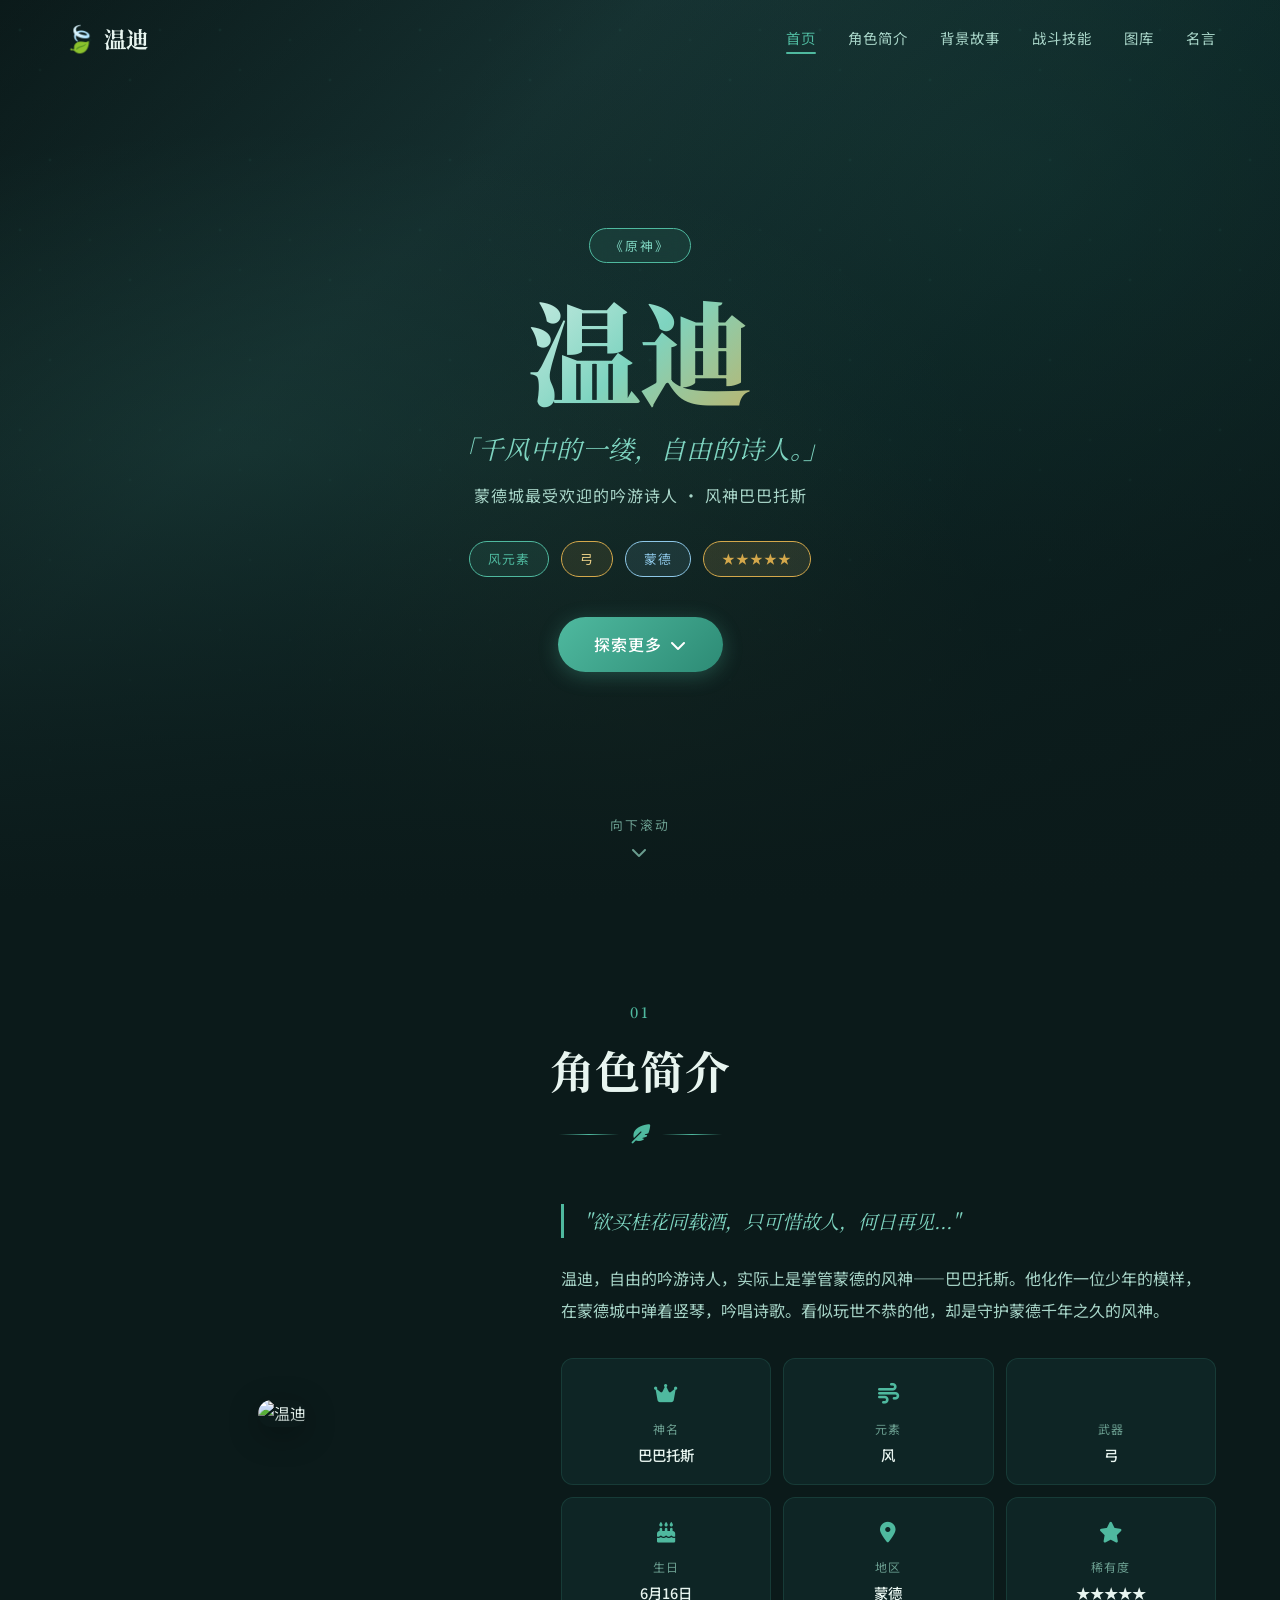
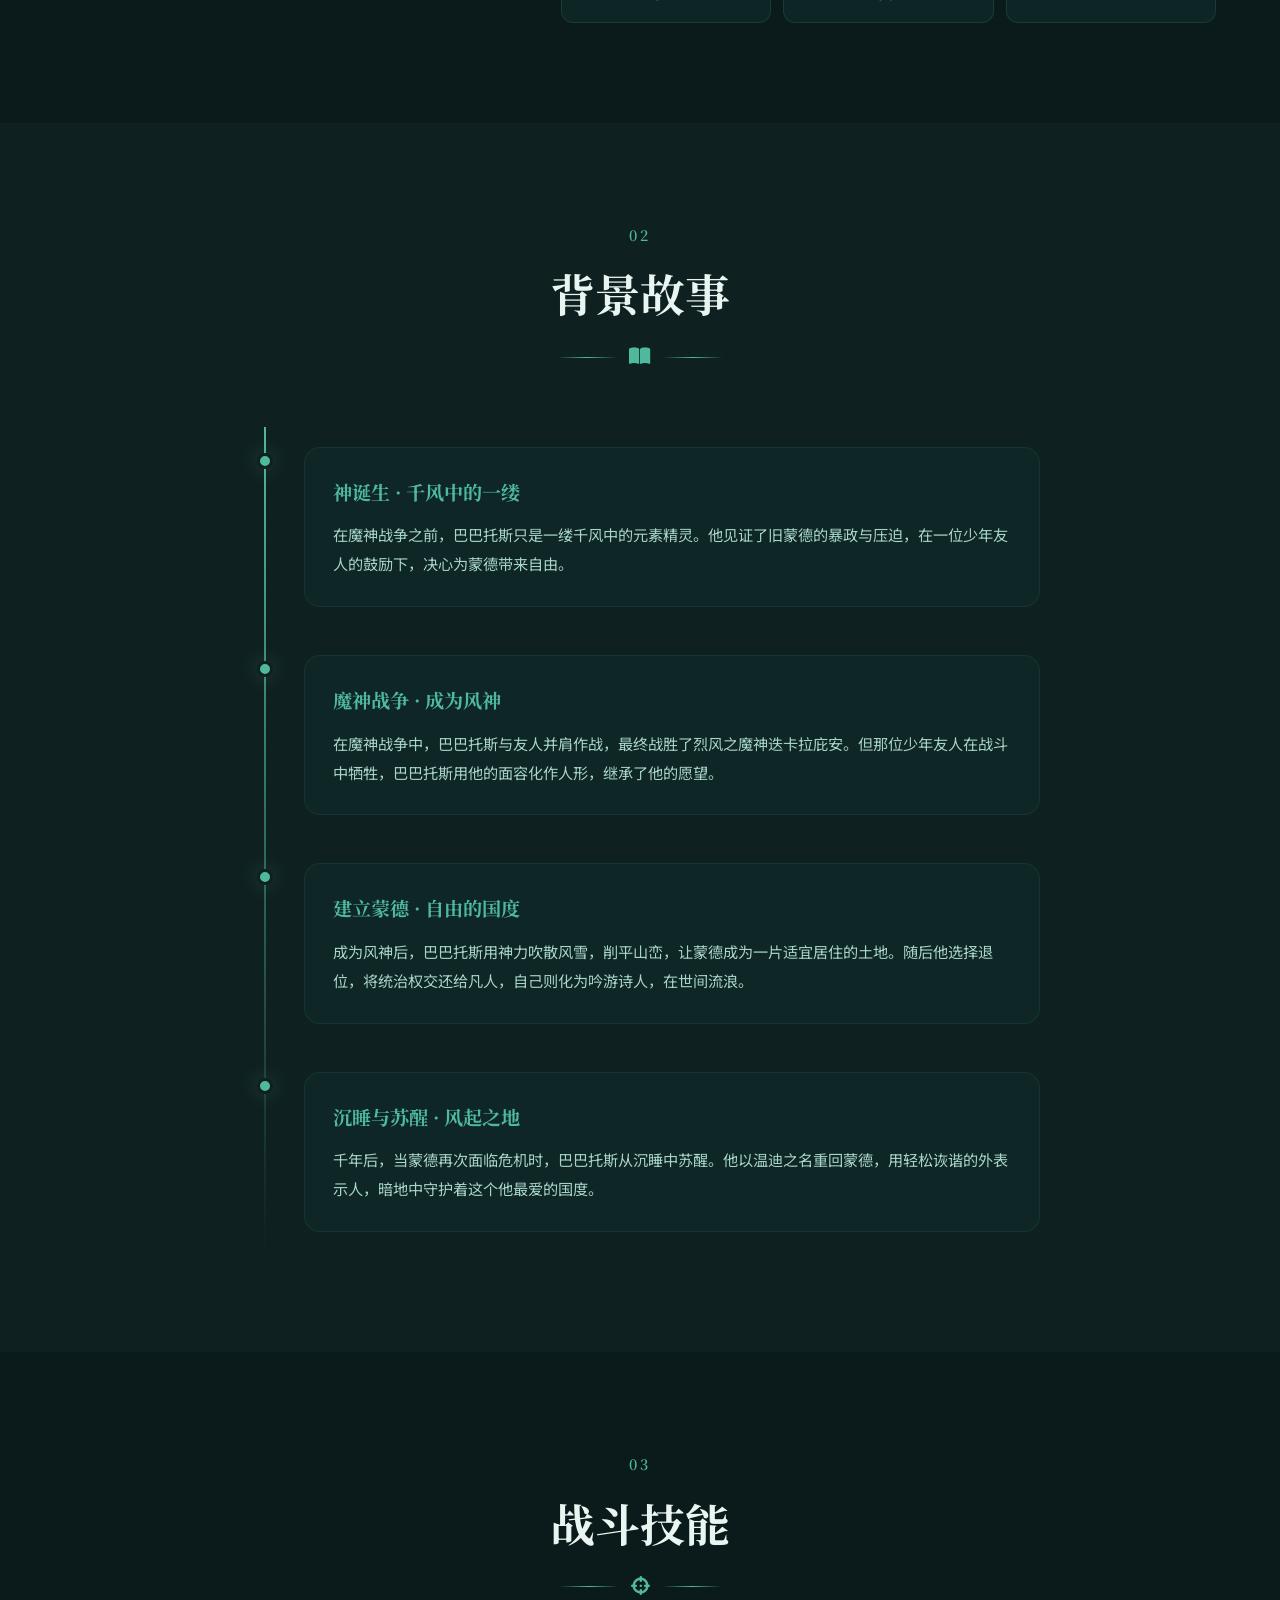
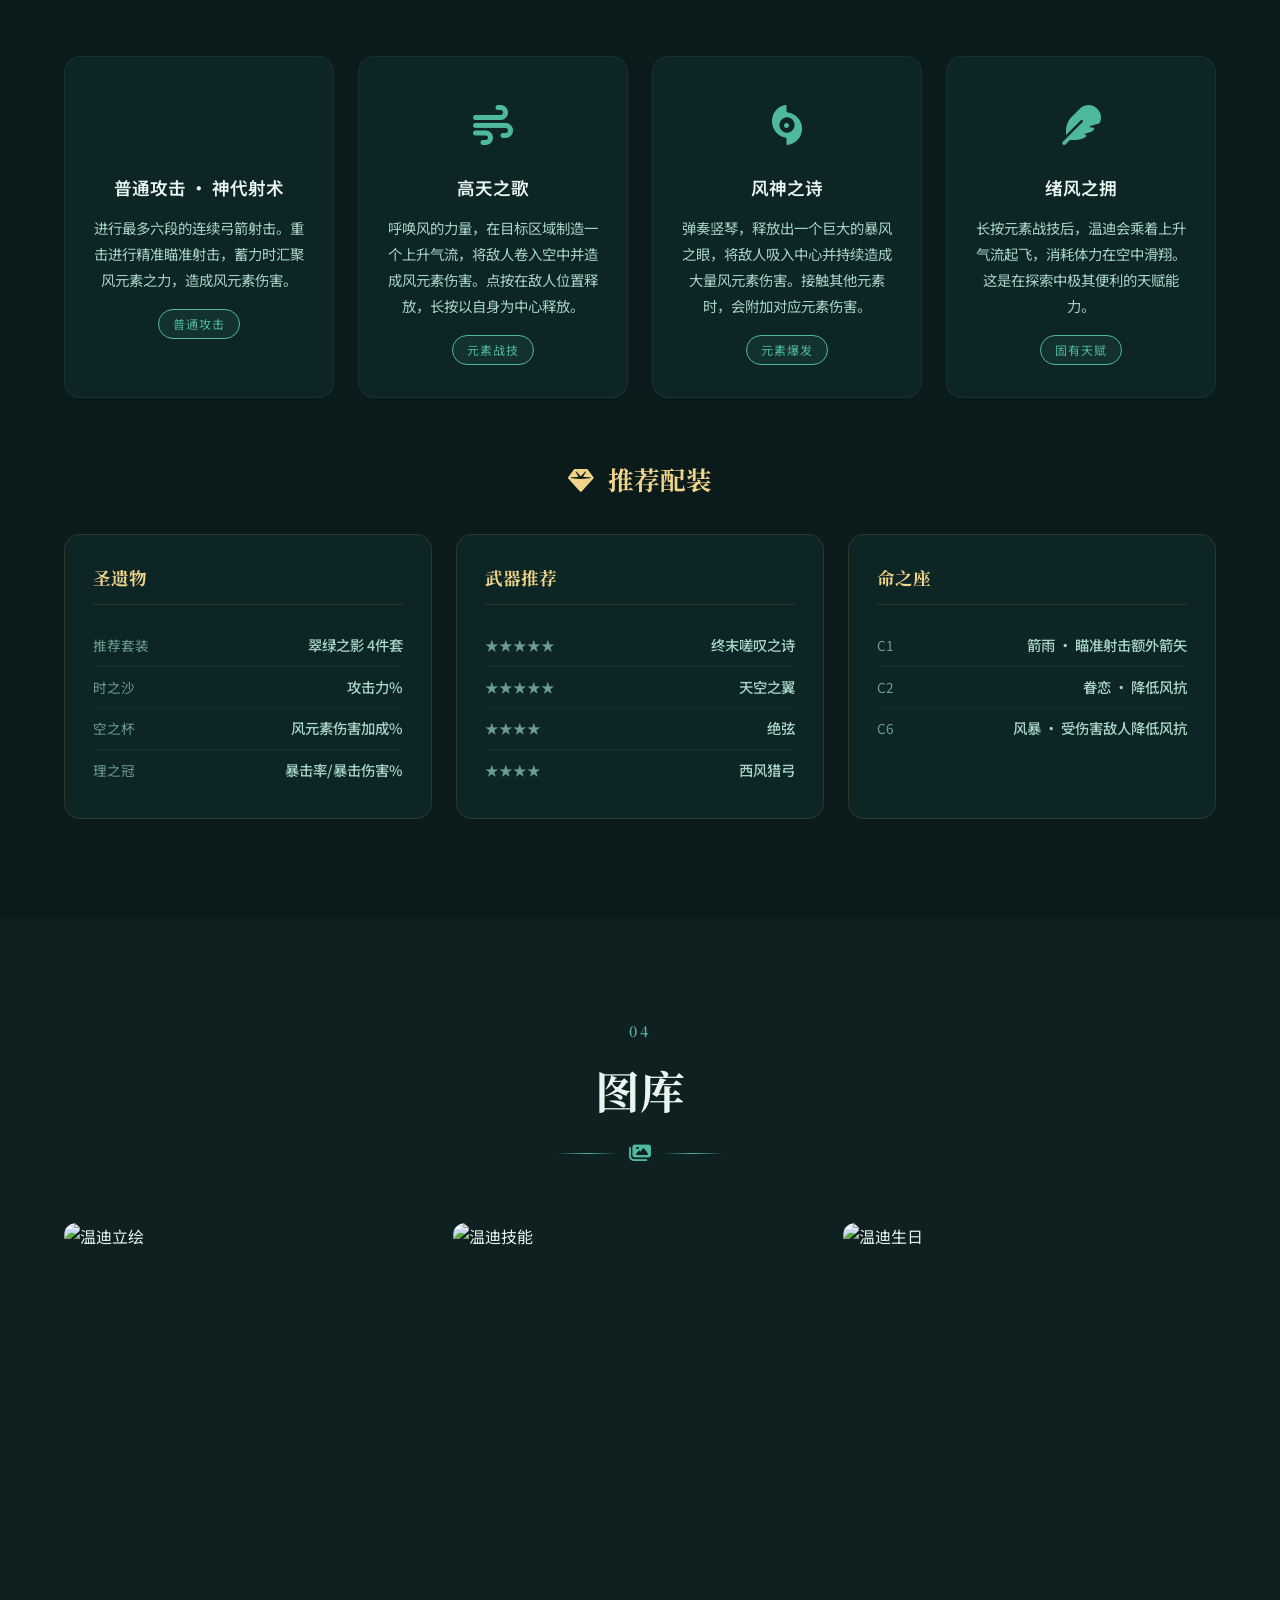
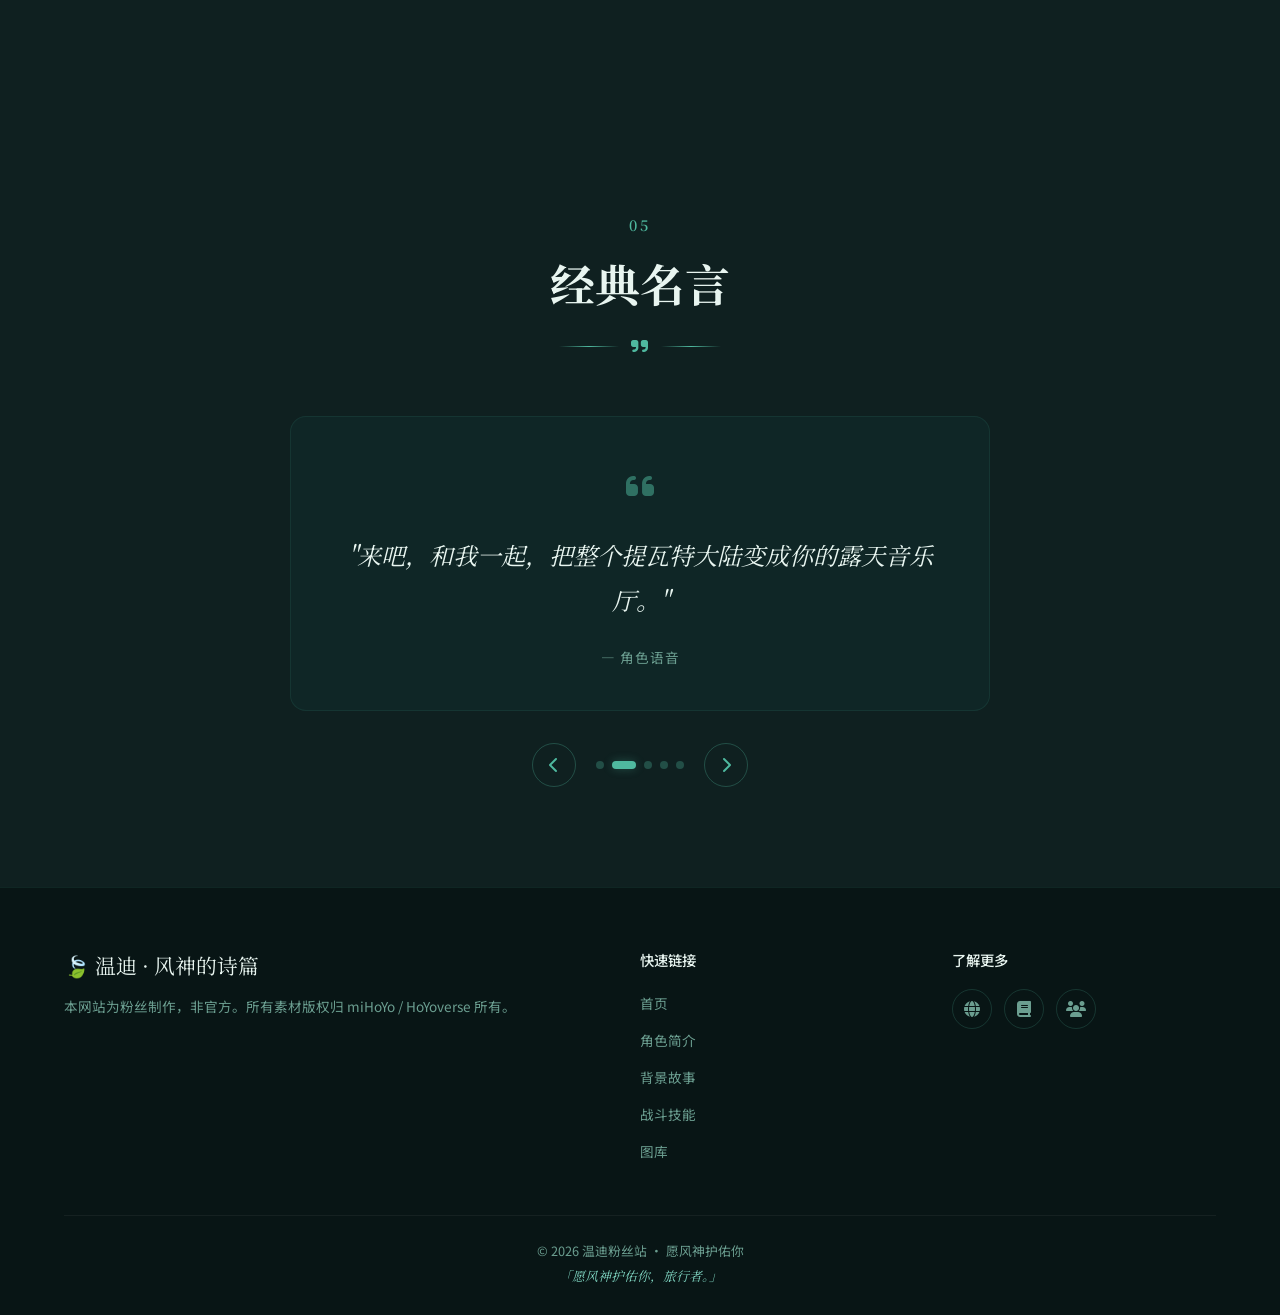
==== commit 5c7c231a: "Update index.html" ====
--- a/index.html
+++ b/index.html
@@ -278,41 +278,28 @@
             </div>
             <div class="gallery-grid">
                 <div class="gallery-item">
-                    <img src="https://upload-os-bbs.hoyolab.com/upload/2024/09/27/7e32ad0391bde6ecf751e97bb09866cf_7139039092473260318.png" alt="温迪立绘">
+                    <img src="https://patchwiki.biligame.com/images/ys/e/e7/8b0k0v04mmzivr5iibcdyiswrb2v5z1.png" alt="温迪立绘">
                     <div class="gallery-overlay">
                         <span>官方立绘</span>
                     </div>
                 </div>
+                
                 <div class="gallery-item">
-                    <img src="https://upload-os-bbs.hoyolab.com/upload/2024/09/27/189e54d2a8c3e88b943f941a564184c5_6834959028272252373.png" alt="温迪头像">
+                    <img src="https://patchwiki.biligame.com/images/ys/1/10/5k3zbtpozo2uyyd6fqt36pv89an6xl0.gif" alt="温迪技能">
                     <div class="gallery-overlay">
-                        <span>角色头像</span>
-                    </div>
-                </div>
+                        <span>普攻展示</span>
+                    </div>
+                </div>
+               
+                
                 <div class="gallery-item">
-                    <img src="https://upload-os-bbs.hoyolab.com/upload/2024/09/27/f806c868c3abff1aecfd9bf05a3d05b2_2036425293578914310.png" alt="温迪技能">
+                    <img src="https://patchwiki.biligame.com/images/ys/6/68/ieu3zjzpzcyqqm8eguyn0kklfh6g2on.png" alt="温迪生日">
                     <div class="gallery-overlay">
-                        <span>技能展示</span>
-                    </div>
-                </div>
-                <div class="gallery-item">
-                    <img src="https://upload-os-bbs.hoyolab.com/upload/2024/09/27/48c725e269d31c6cb31004a5af1865a5_8601528381781136288.png" alt="温迪背景">
-                    <div class="gallery-overlay">
-                        <span>官方壁纸</span>
-                    </div>
-                </div>
-                <div class="gallery-item">
-                    <img src="https://upload-os-bbs.hoyolab.com/upload/2024/09/27/b5553231e1d711da9cc3deccc7de667c_5951708206086553051.png" alt="温迪生日">
-                    <div class="gallery-overlay">
-                        <span>生日贺图</span>
-                    </div>
-                </div>
-                <div class="gallery-item">
-                    <img src="https://upload-os-bbs.hoyolab.com/upload/2024/09/27/37e3d7b12a3e2e9c9c6bdcd1ab1fad94_4812732705115496600.png" alt="温迪同人">
-                    <div class="gallery-overlay">
-                        <span>精美壁纸</span>
-                    </div>
-                </div>
+                        <span>节日贺图</span>
+                    </div>
+                </div>
+                
+                
             </div>
         </div>
     </section>
@@ -331,7 +318,7 @@
                 <div class="quote-card active">
                     <div class="quote-icon"><i class="fas fa-quote-left"></i></div>
                     <p class="quote-text">"欲买桂花同载酒，只可惜故人，何日再见..."</p>
-                    <span class="quote-context">— 关于故人</span>
+                    <span class="quote-context">— 故人的遗憾</span>
                 </div>
                 <div class="quote-card">
                     <div class="quote-icon"><i class="fas fa-quote-left"></i></div>
@@ -350,7 +337,7 @@
                 </div>
                 <div class="quote-card">
                     <div class="quote-icon"><i class="fas fa-quote-left"></i></div>
-                    <p class="quote-text">"我是温迪，蒙德城最受欢迎的吟游诗人！当然啦，也是这座 Freedom 之城里最好的诗人。"</p>
+                    <p class="quote-text">"我是温迪，蒙德城最受欢迎的吟游诗人！当然啦，也是这座自由之城里最好的诗人。"</p>
                     <span class="quote-context">— 自我介绍</span>
                 </div>
             </div>
@@ -390,7 +377,7 @@
                 </div>
             </div>
             <div class="footer-bottom">
-                <p>&copy; 2024 温迪粉丝站 · 愿风神护佑你</p>
+                <p>&copy; 2026 温迪粉丝站 · 愿风神护佑你</p>
                 <p class="footer-blessing">「愿风神护佑你，旅行者。」</p>
             </div>
         </div>
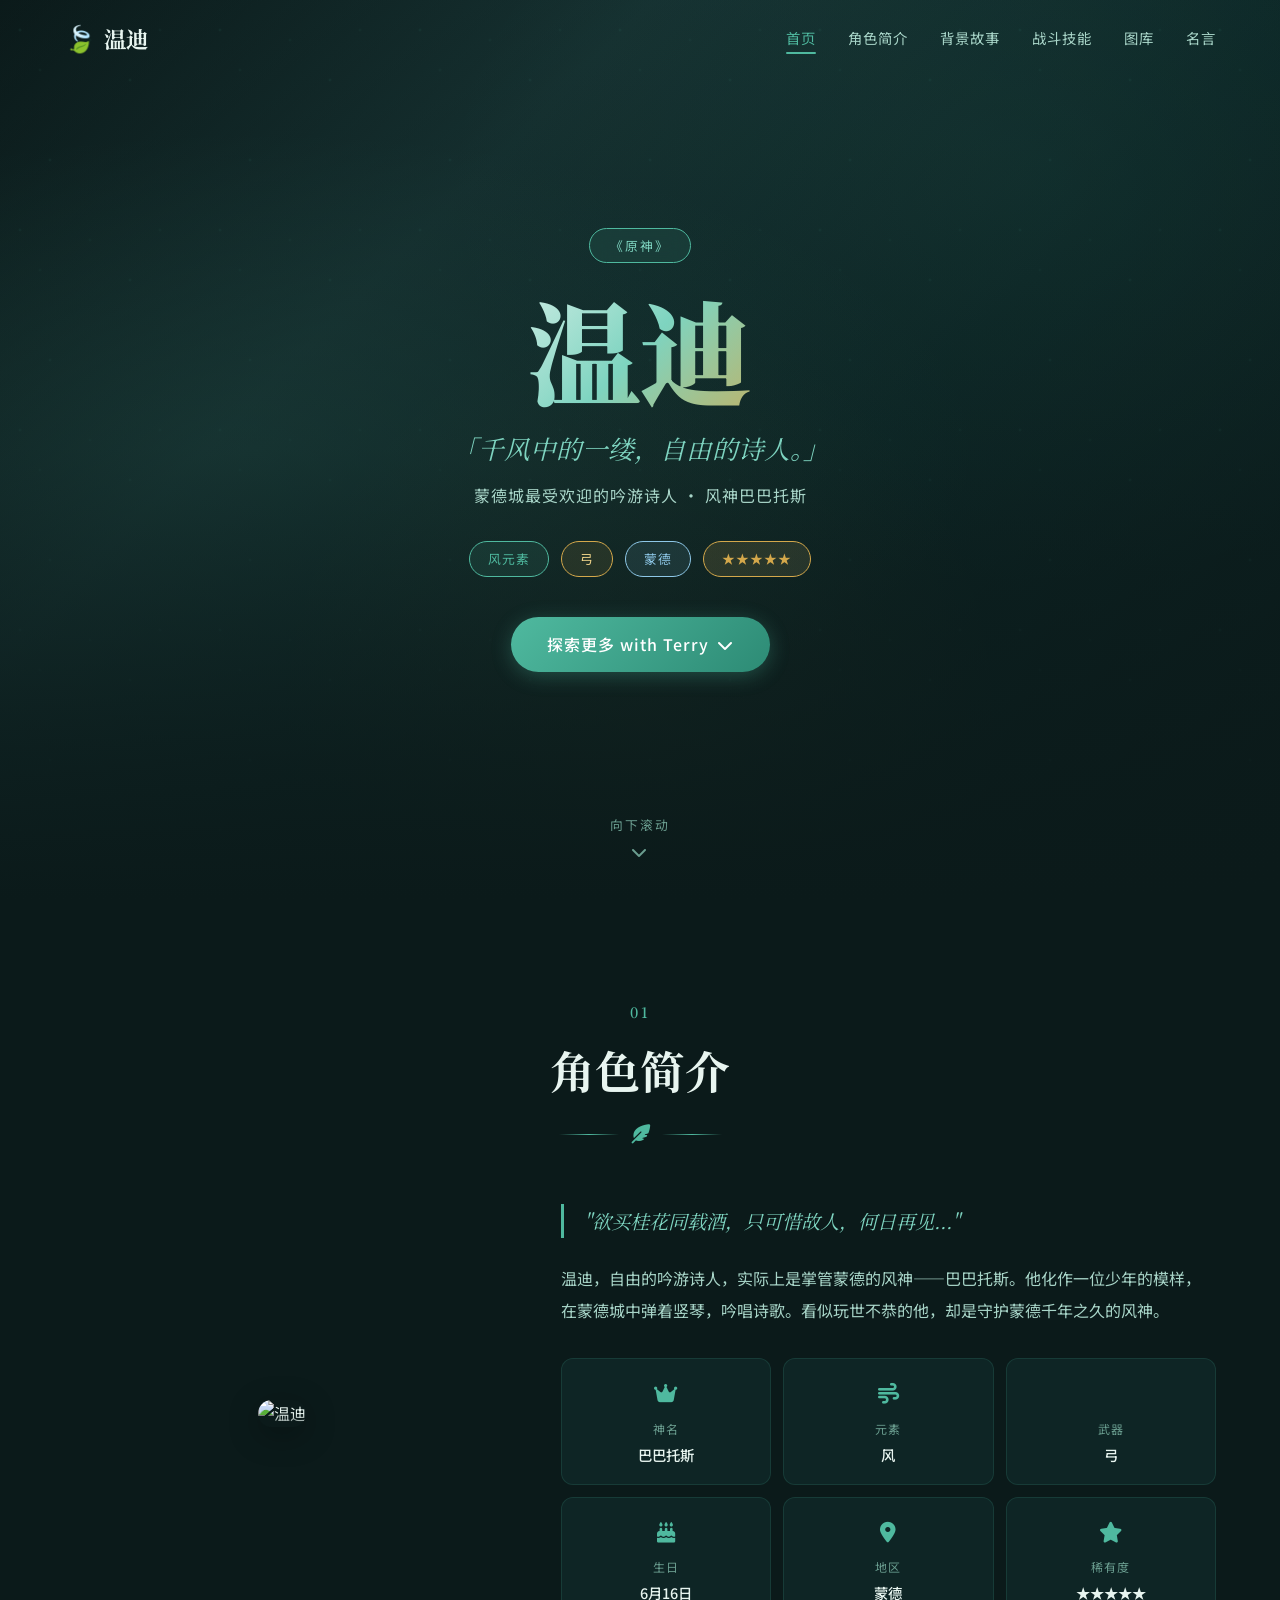
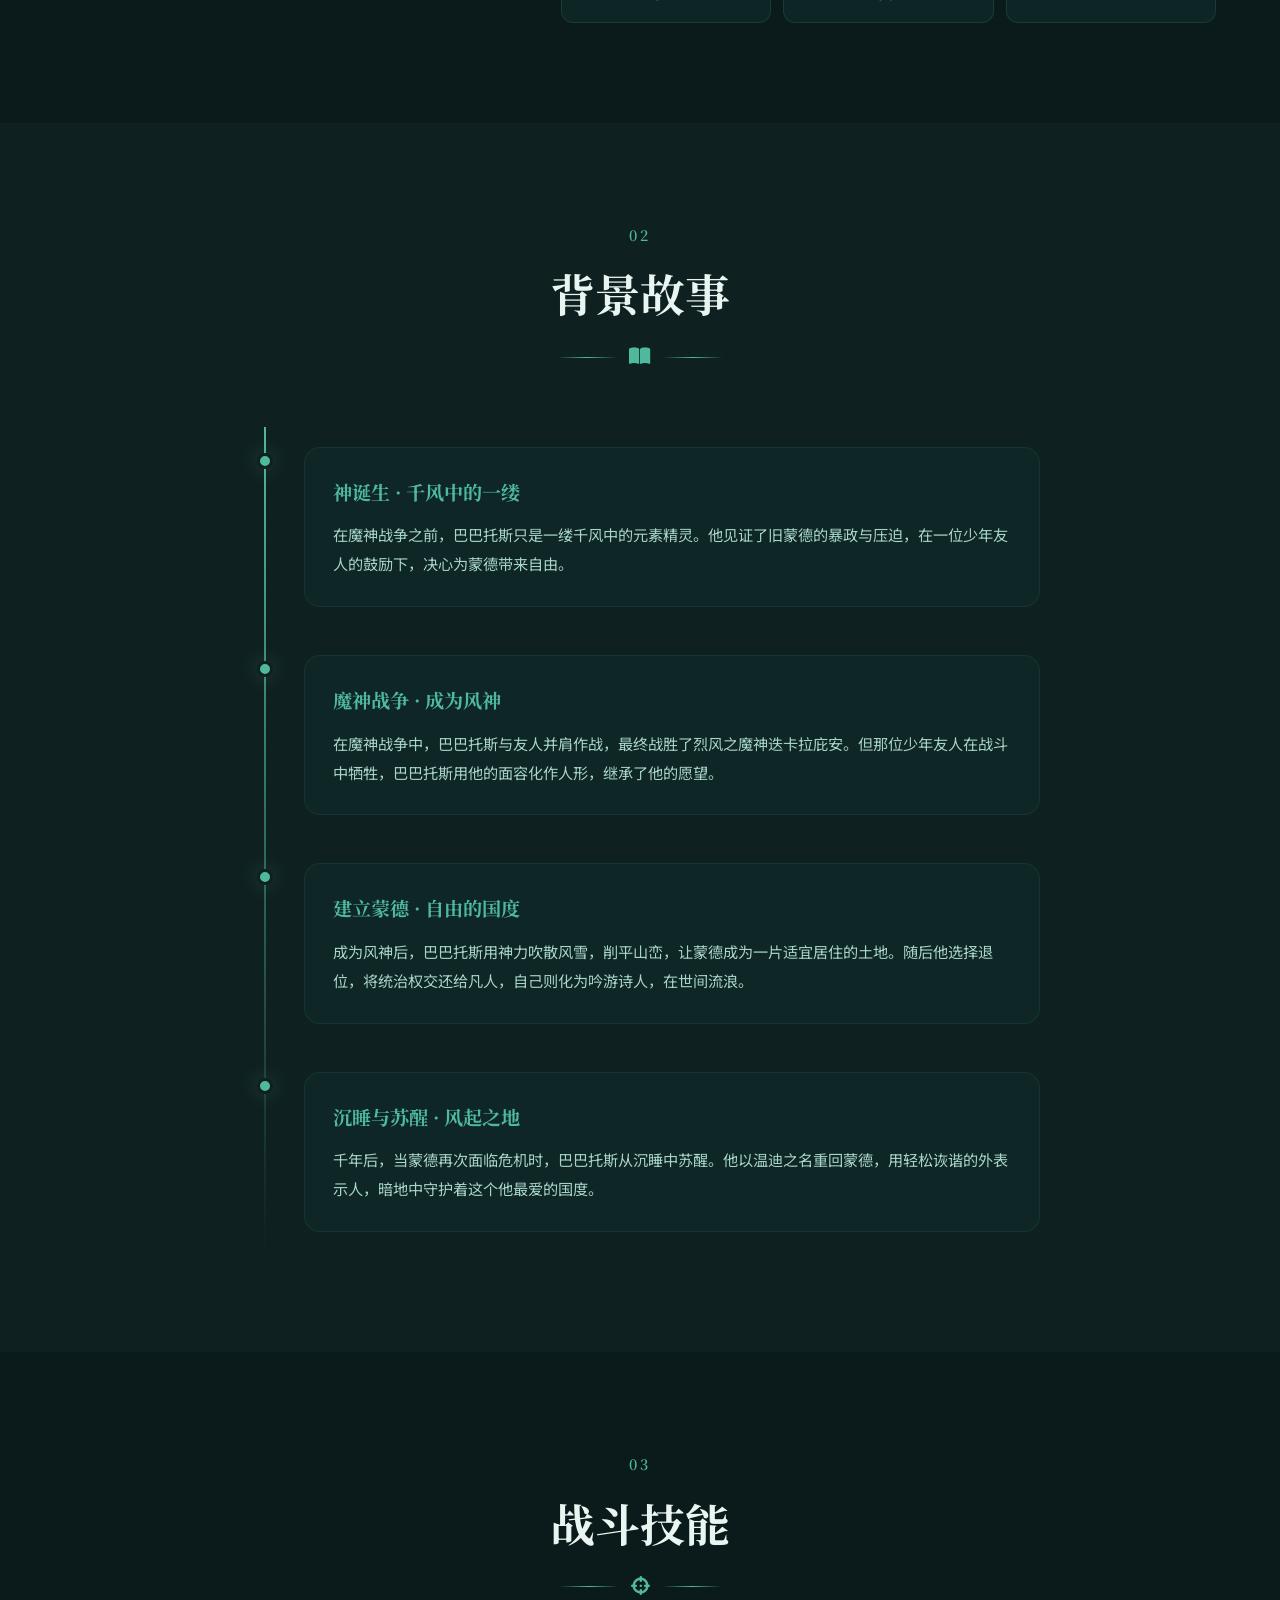
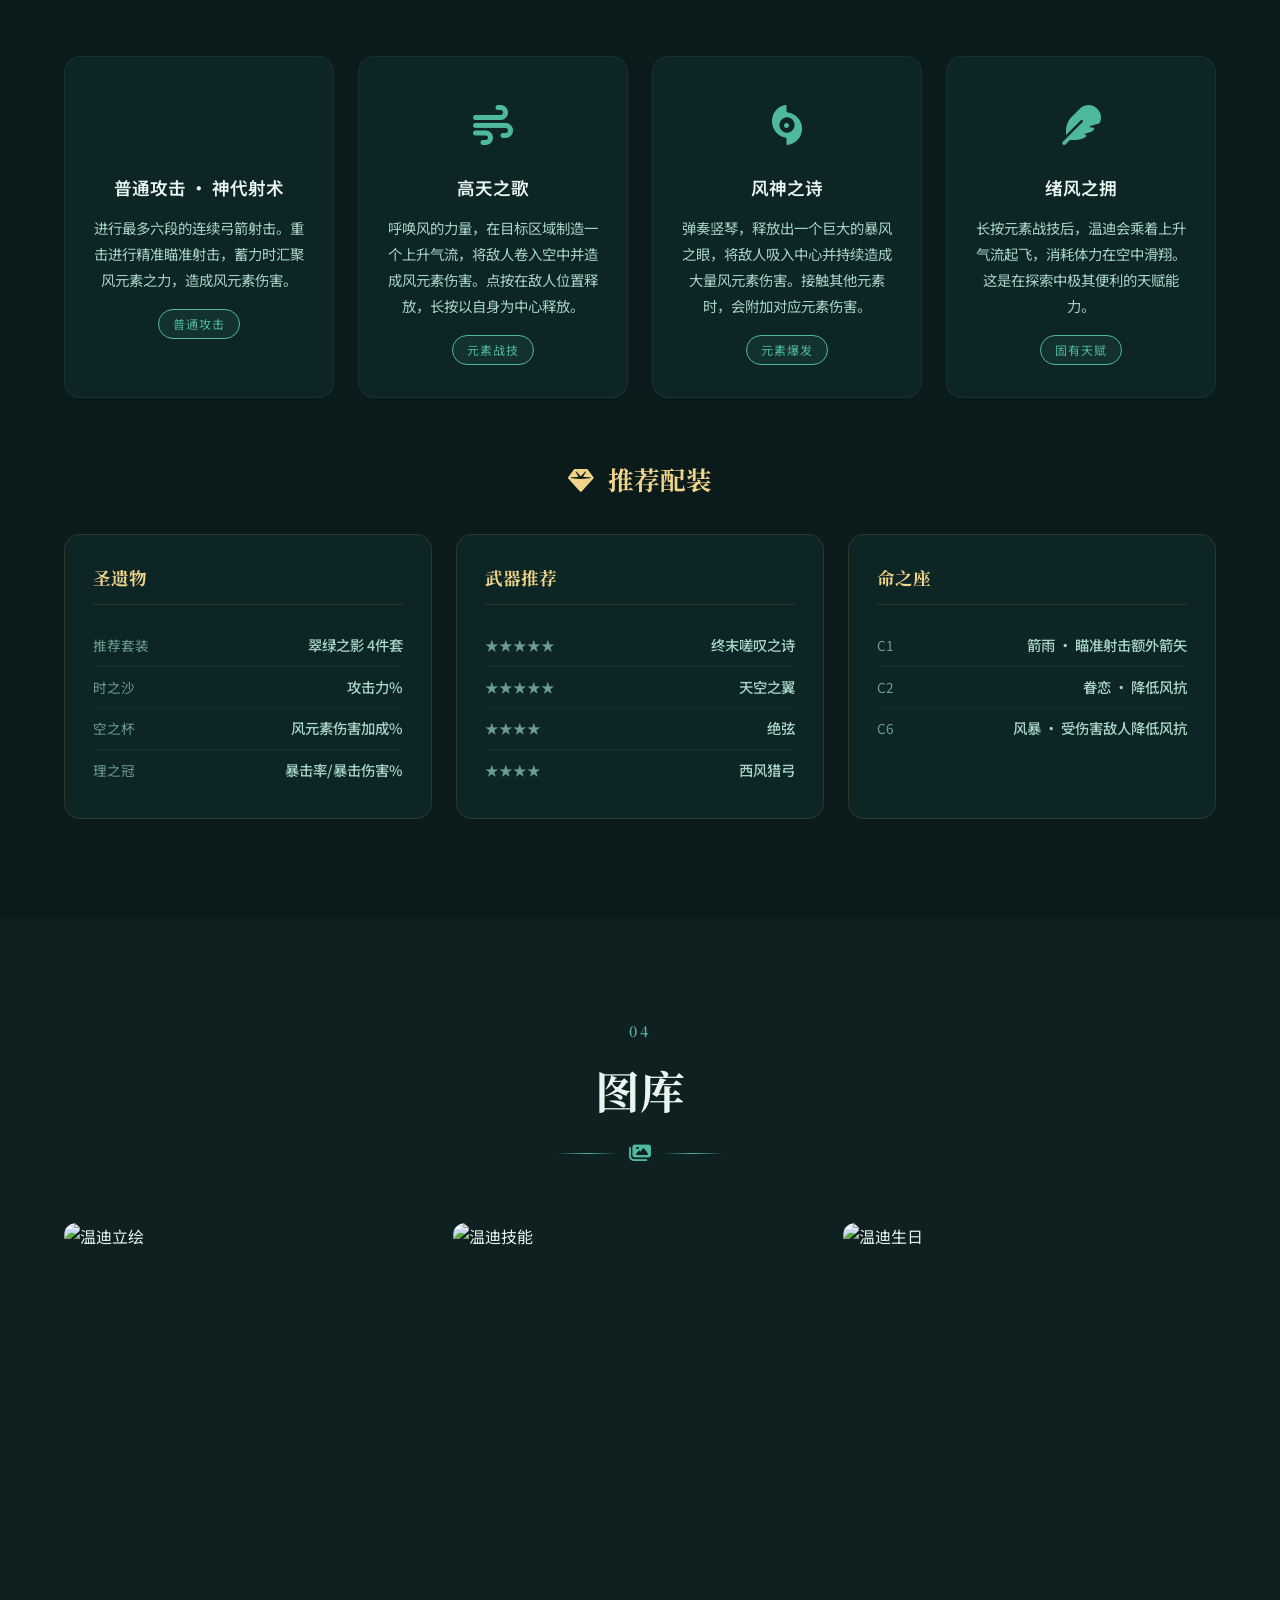
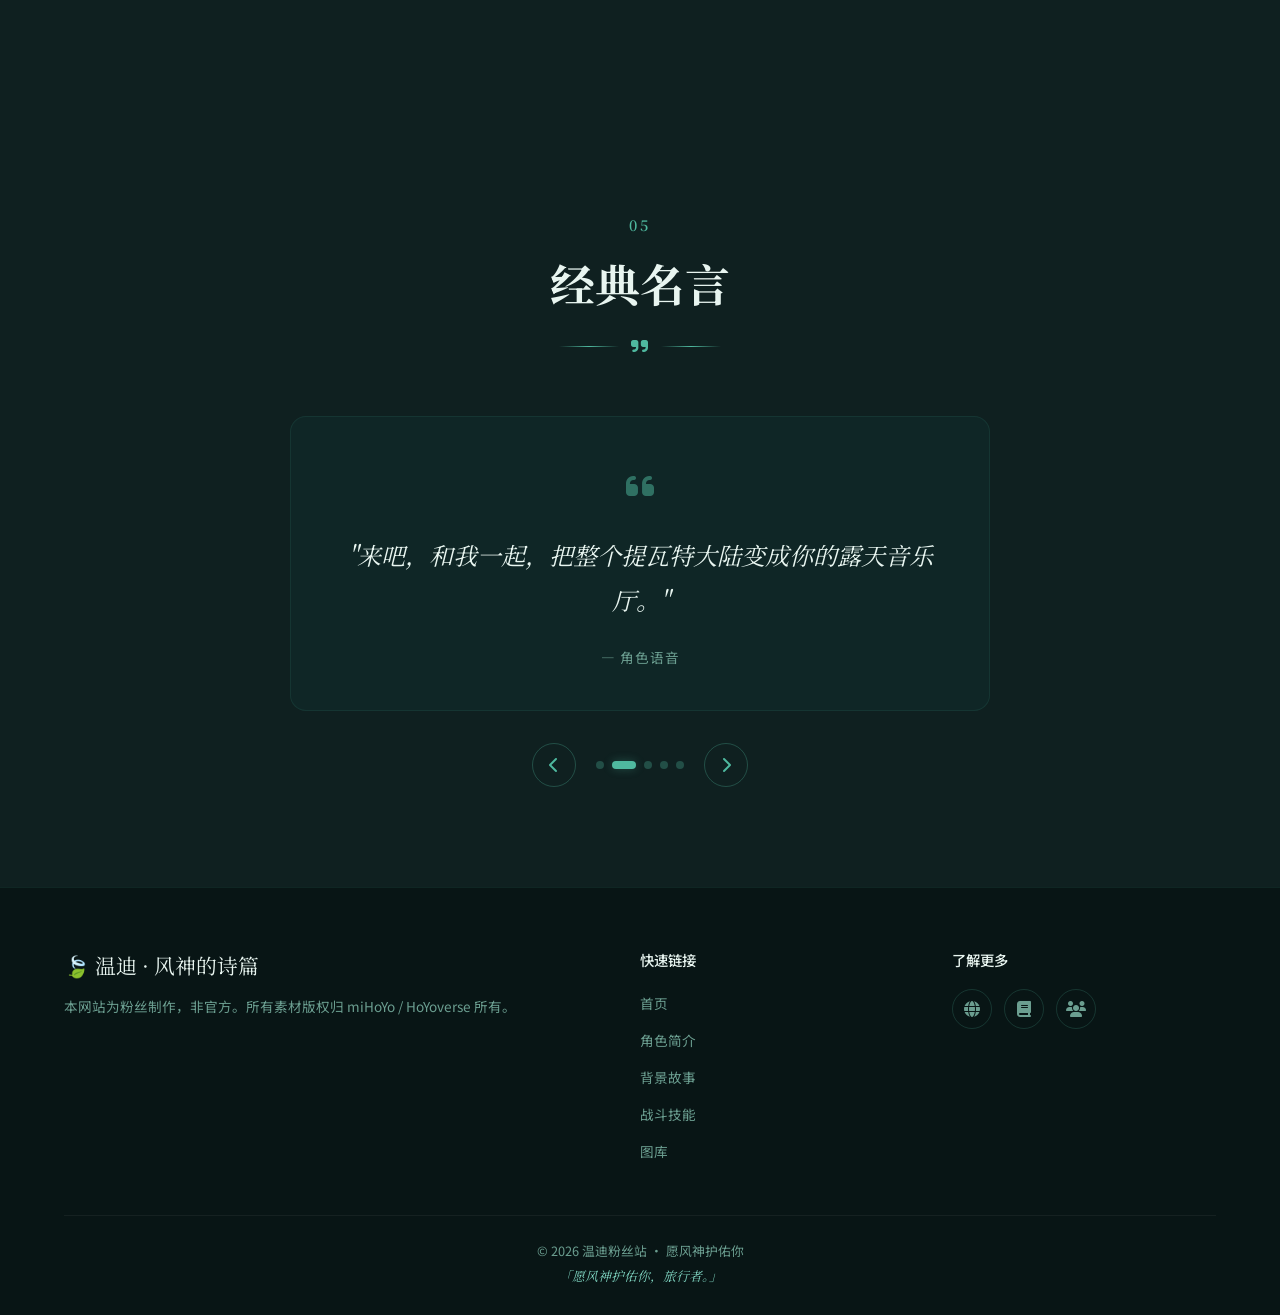
==== commit 0046f1d3: "Update index.html" ====
--- a/index.html
+++ b/index.html
@@ -47,7 +47,7 @@
                 <span class="tag tag-rarity">★★★★★</span>
             </div>
             <a href="#about" class="btn-primary">
-                探索更多 <i class="fas fa-chevron-down"></i>
+                探索更多 with Terry <i class="fas fa-chevron-down"></i>
             </a>
         </div>
         <div class="scroll-indicator">
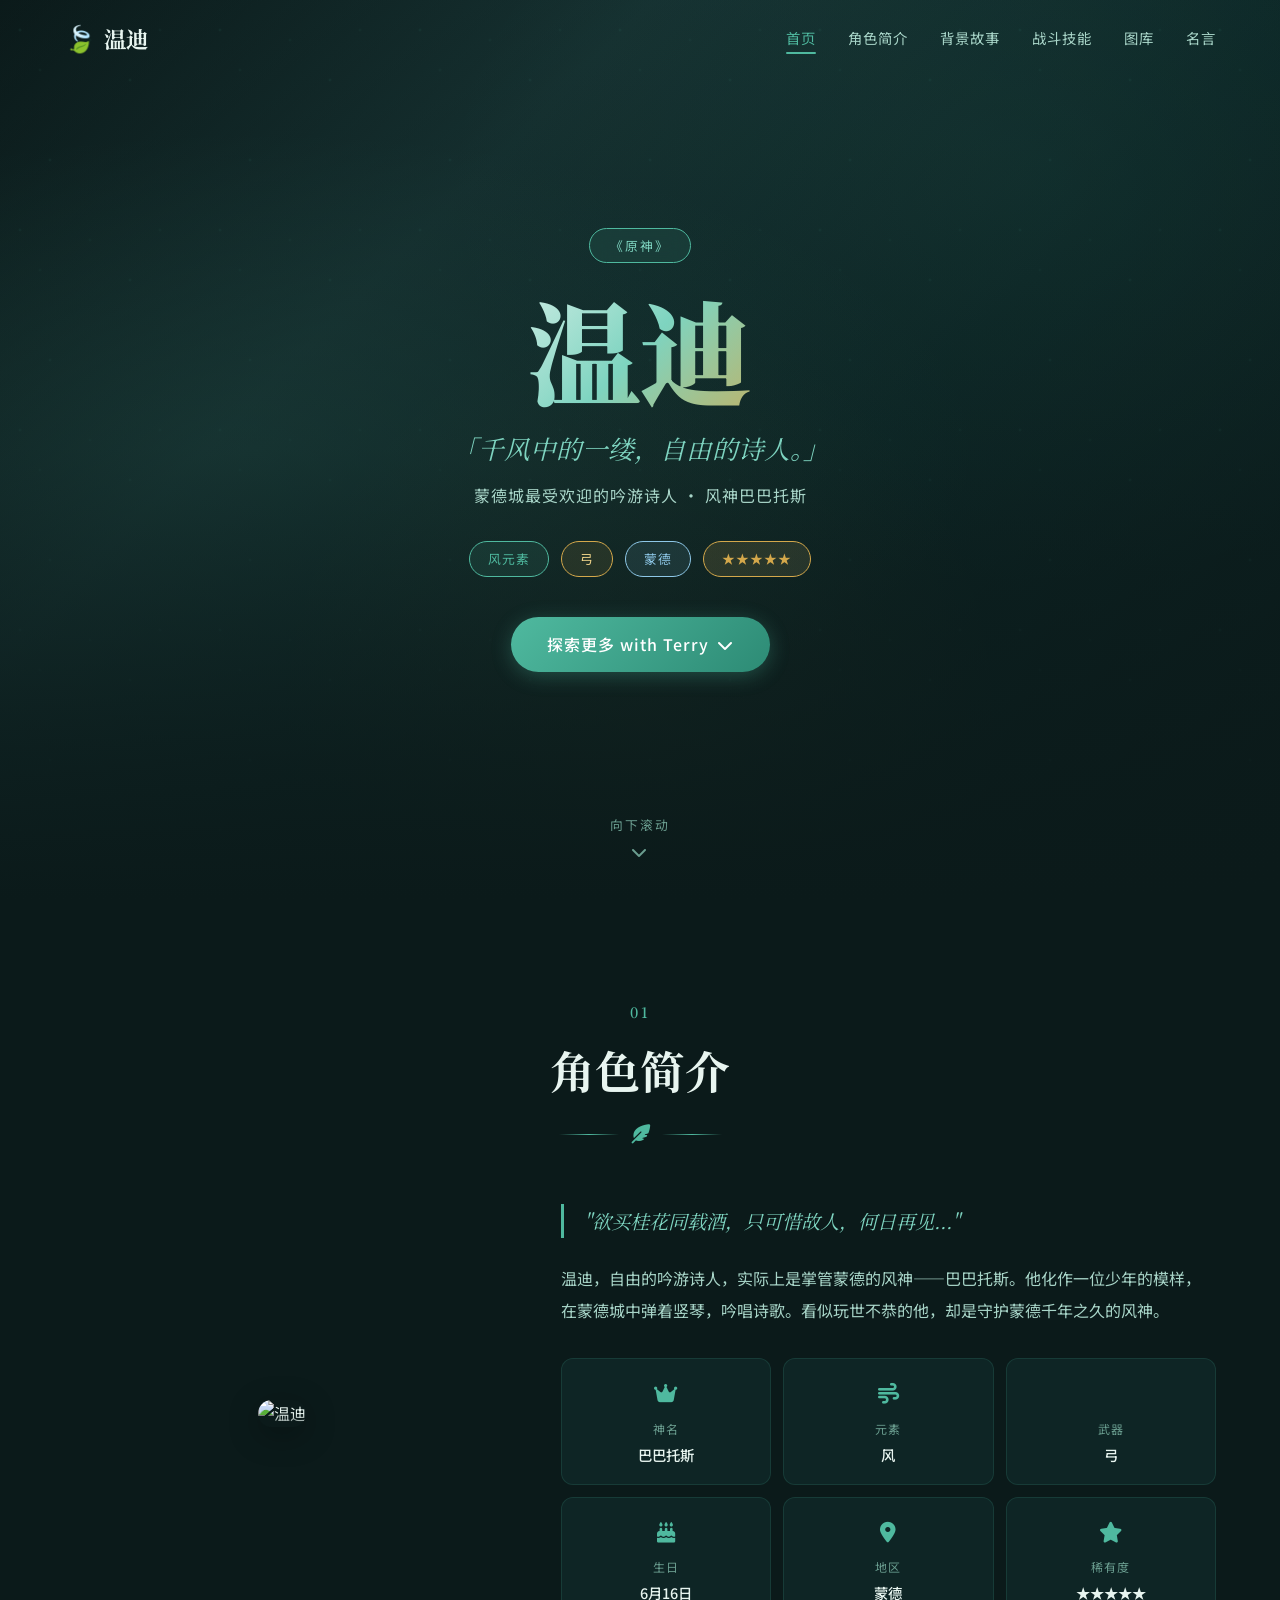
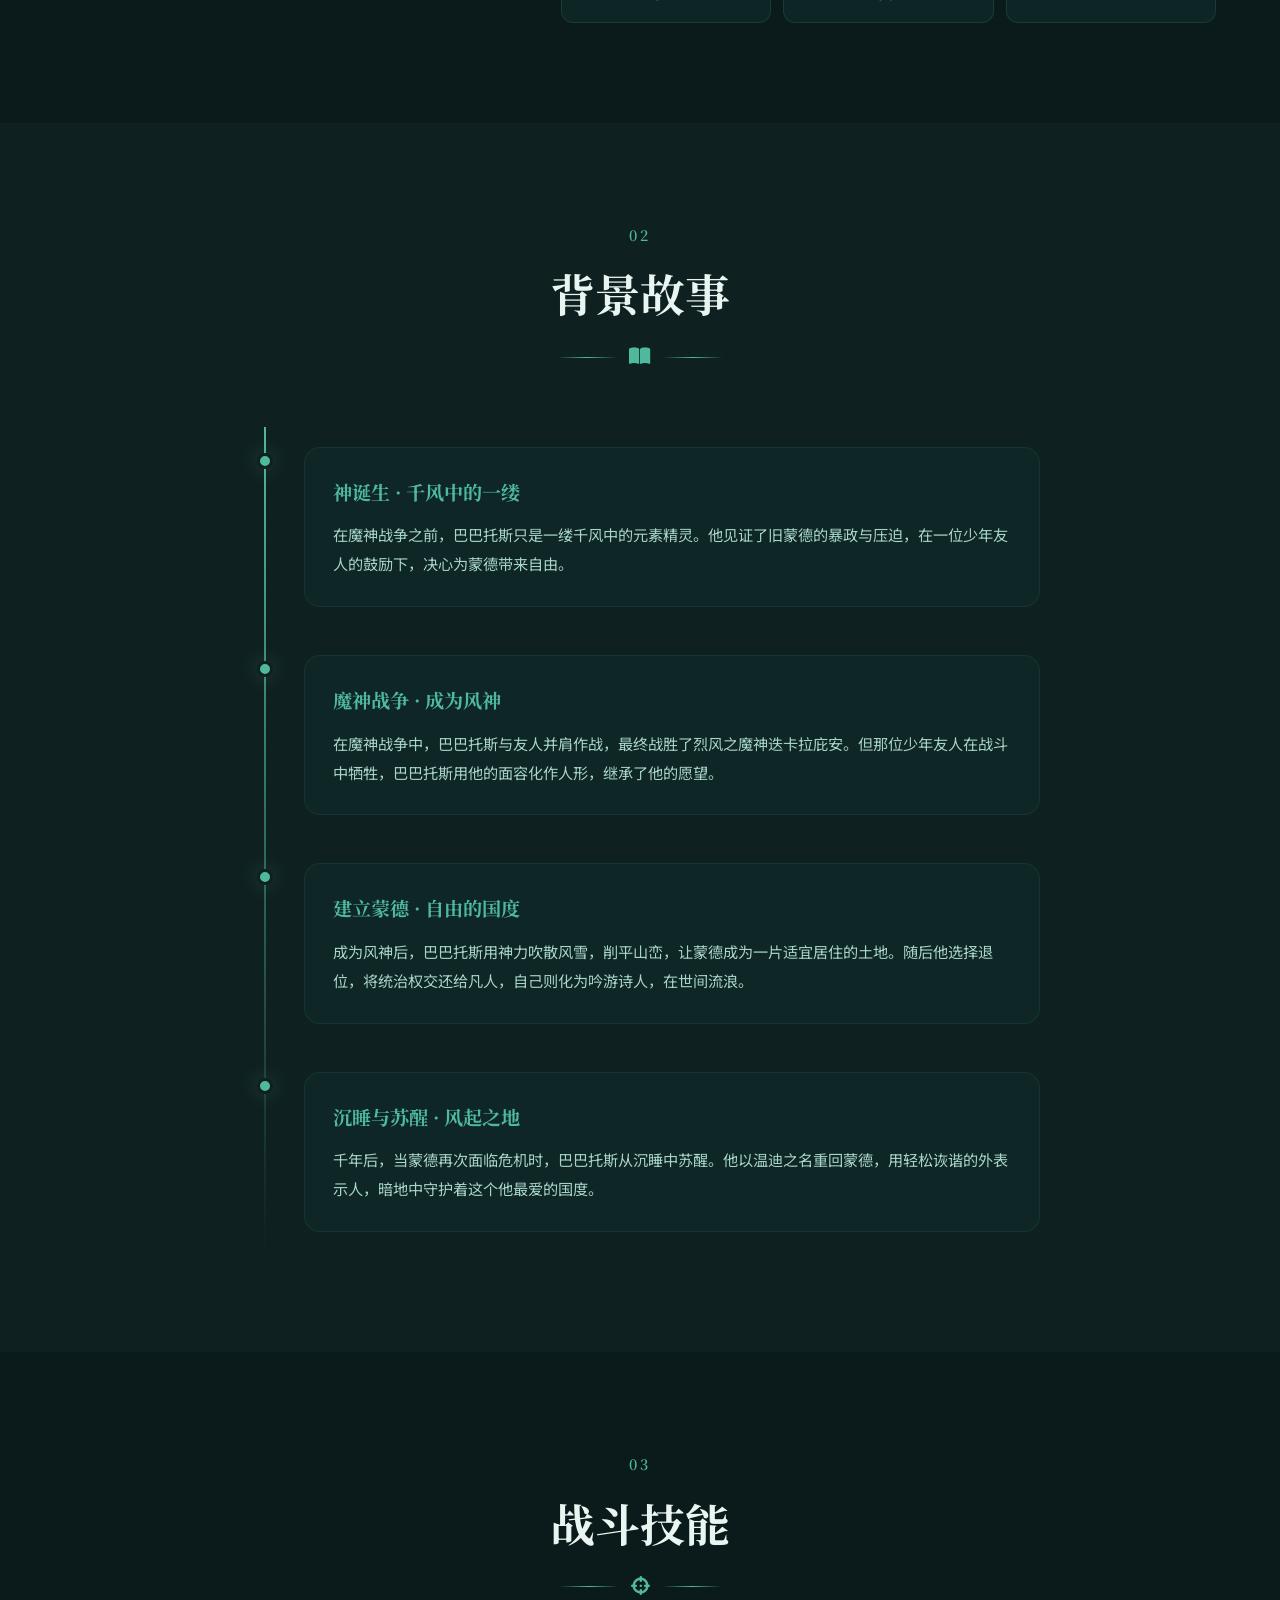
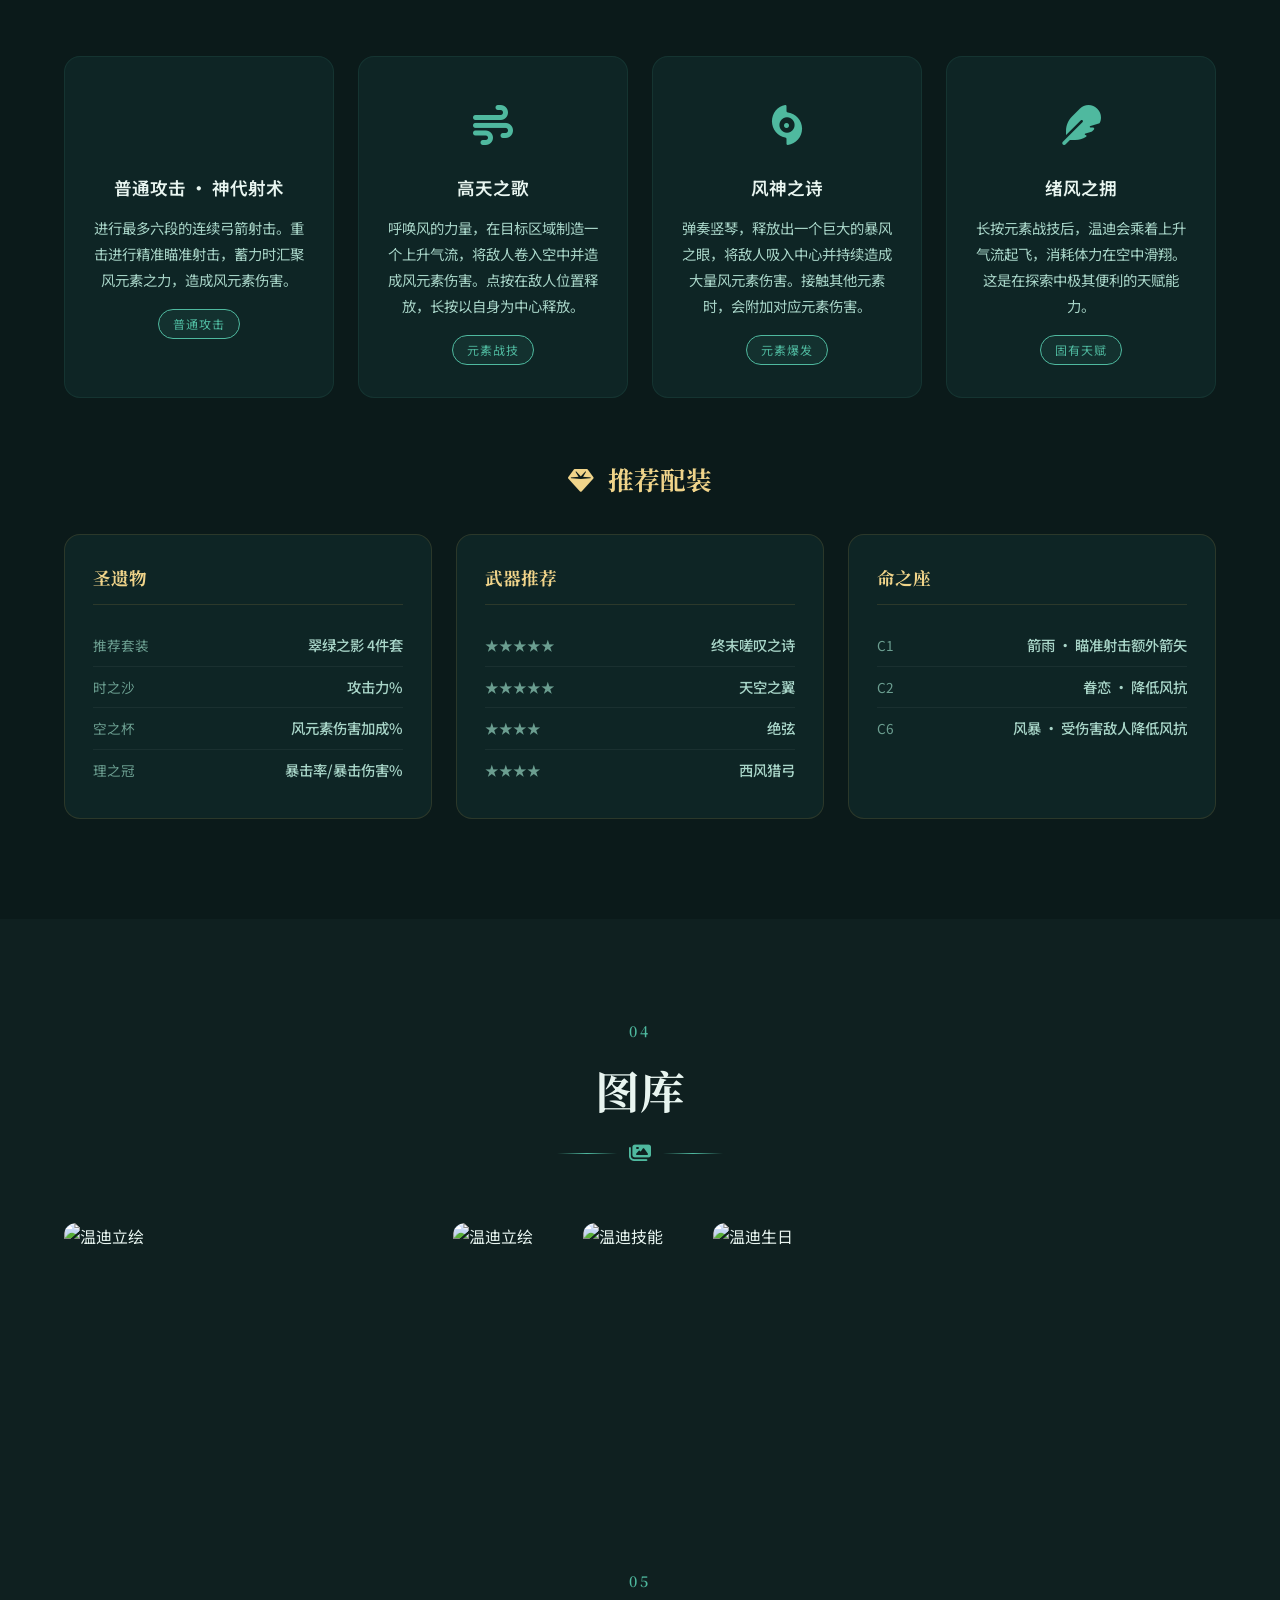
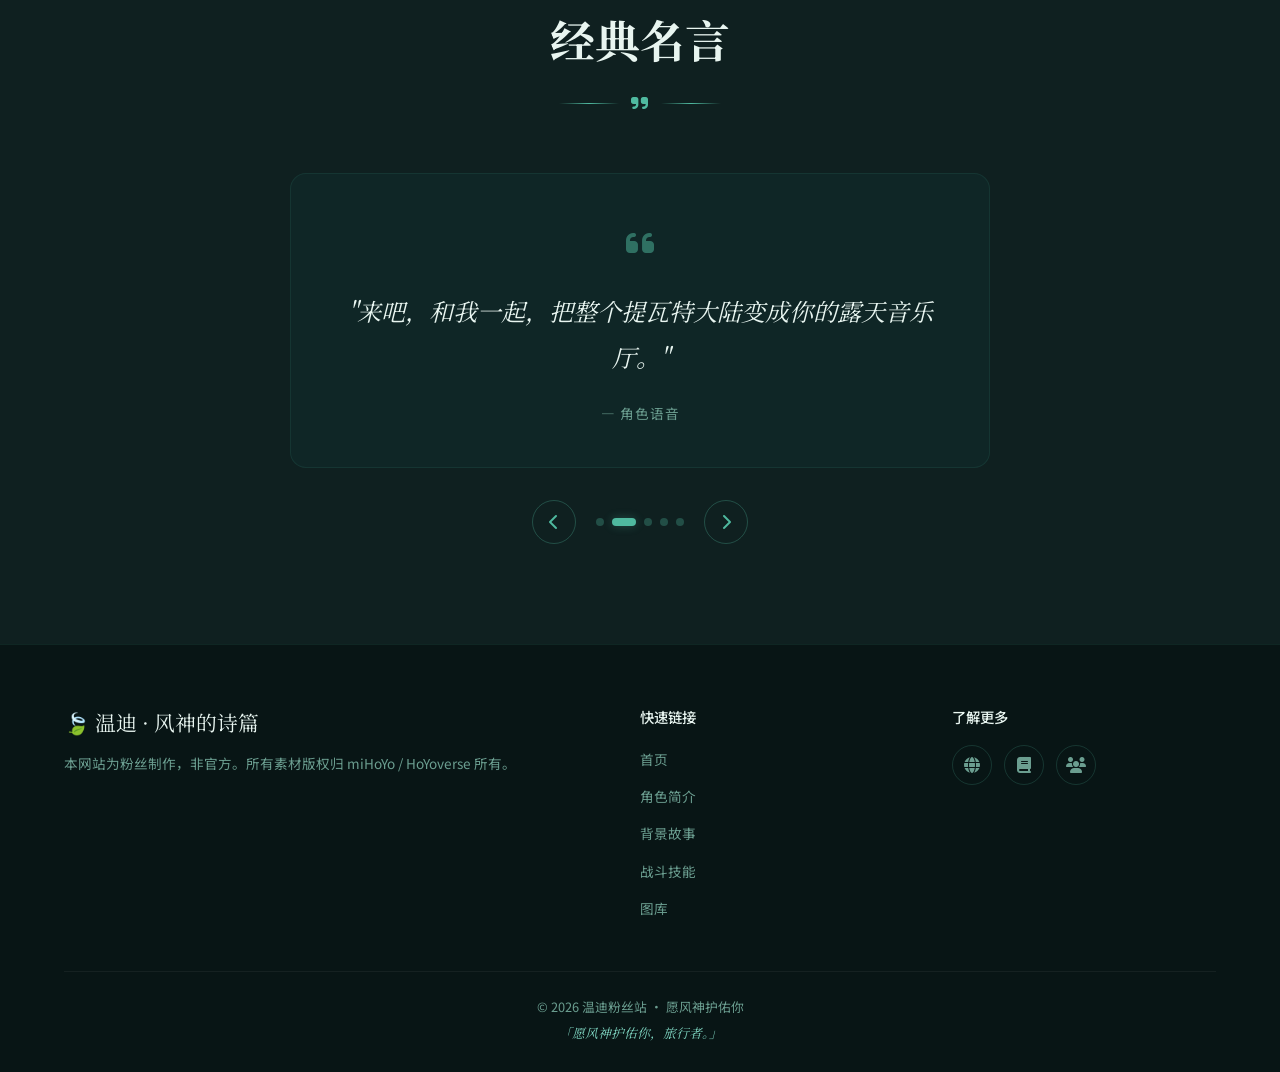
==== commit 56ab9a6b: "Update index.html" ====
--- a/index.html
+++ b/index.html
@@ -69,7 +69,7 @@
             <div class="about-grid">
                 <div class="about-image">
                     <div class="about-image-frame">
-                        <img src="https://upload-os-bbs.hoyolab.com/upload/2024/09/27/7e32ad0391bde6ecf751e97bb09866cf_7139039092473260318.png" alt="温迪">
+                        <img src="https://patchwiki.biligame.com/images/ys/thumb/5/58/jy5t8kthinl69dpmaarcjfrjg1gjp28.png/90px-%E6%B8%A9%E8%BF%AA%E5%A4%B4%E5%83%8F.png" alt="温迪">
                     </div>
                 </div>
                 <div class="about-info">
@@ -281,6 +281,13 @@
                     <img src="https://patchwiki.biligame.com/images/ys/e/e7/8b0k0v04mmzivr5iibcdyiswrb2v5z1.png" alt="温迪立绘">
                     <div class="gallery-overlay">
                         <span>官方立绘</span>
+                    </div>
+                </div>
+                <div class="gallery-grid">
+                <div class="gallery-item">
+                    <img src="https://act-upload.hoyoverse.com/event-ugc-hoyowiki/2024/08/19/248832625/595f9c53a78d8469a4438e3f150ffae2_3831876404444851464.png?x-oss-process=image%2Fformat%2Cwebp" alt="温迪立绘">
+                    <div class="gallery-overlay">
+                        <span>命座展示</span>
                     </div>
                 </div>
                 
